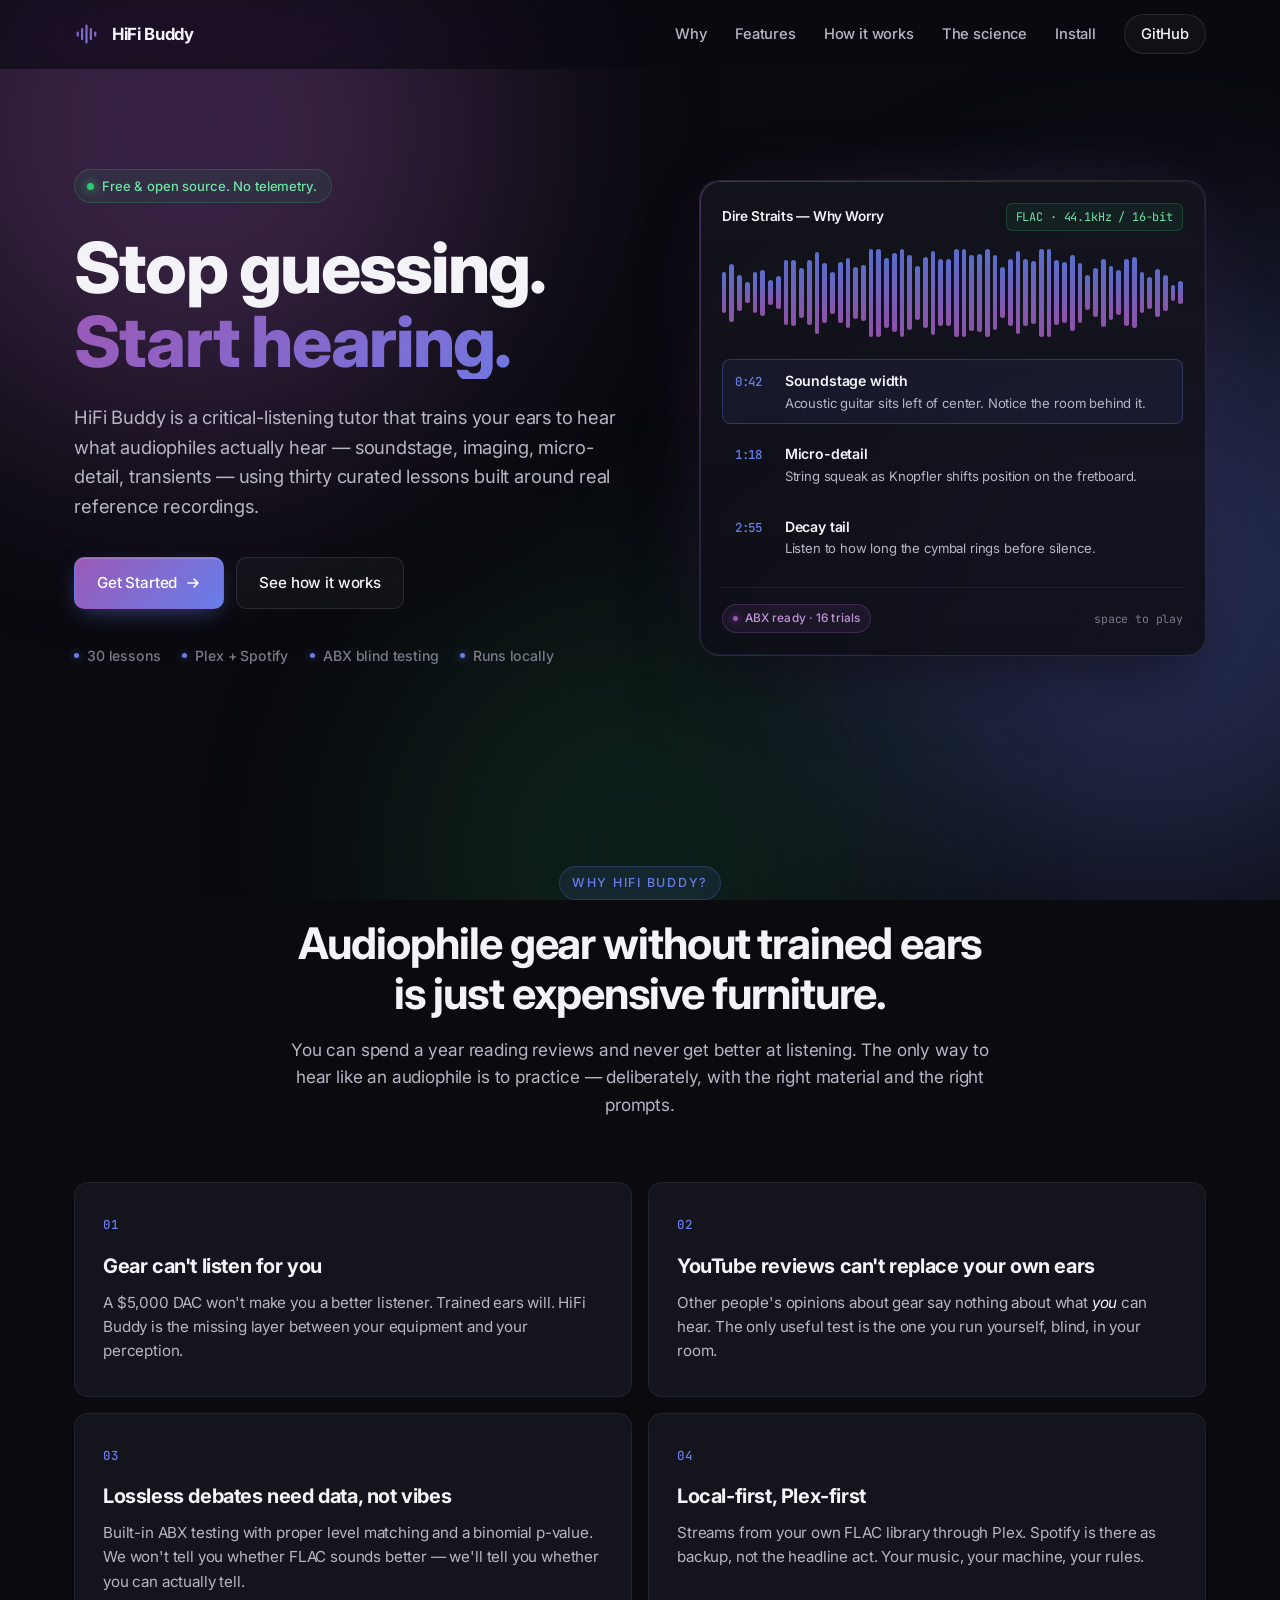
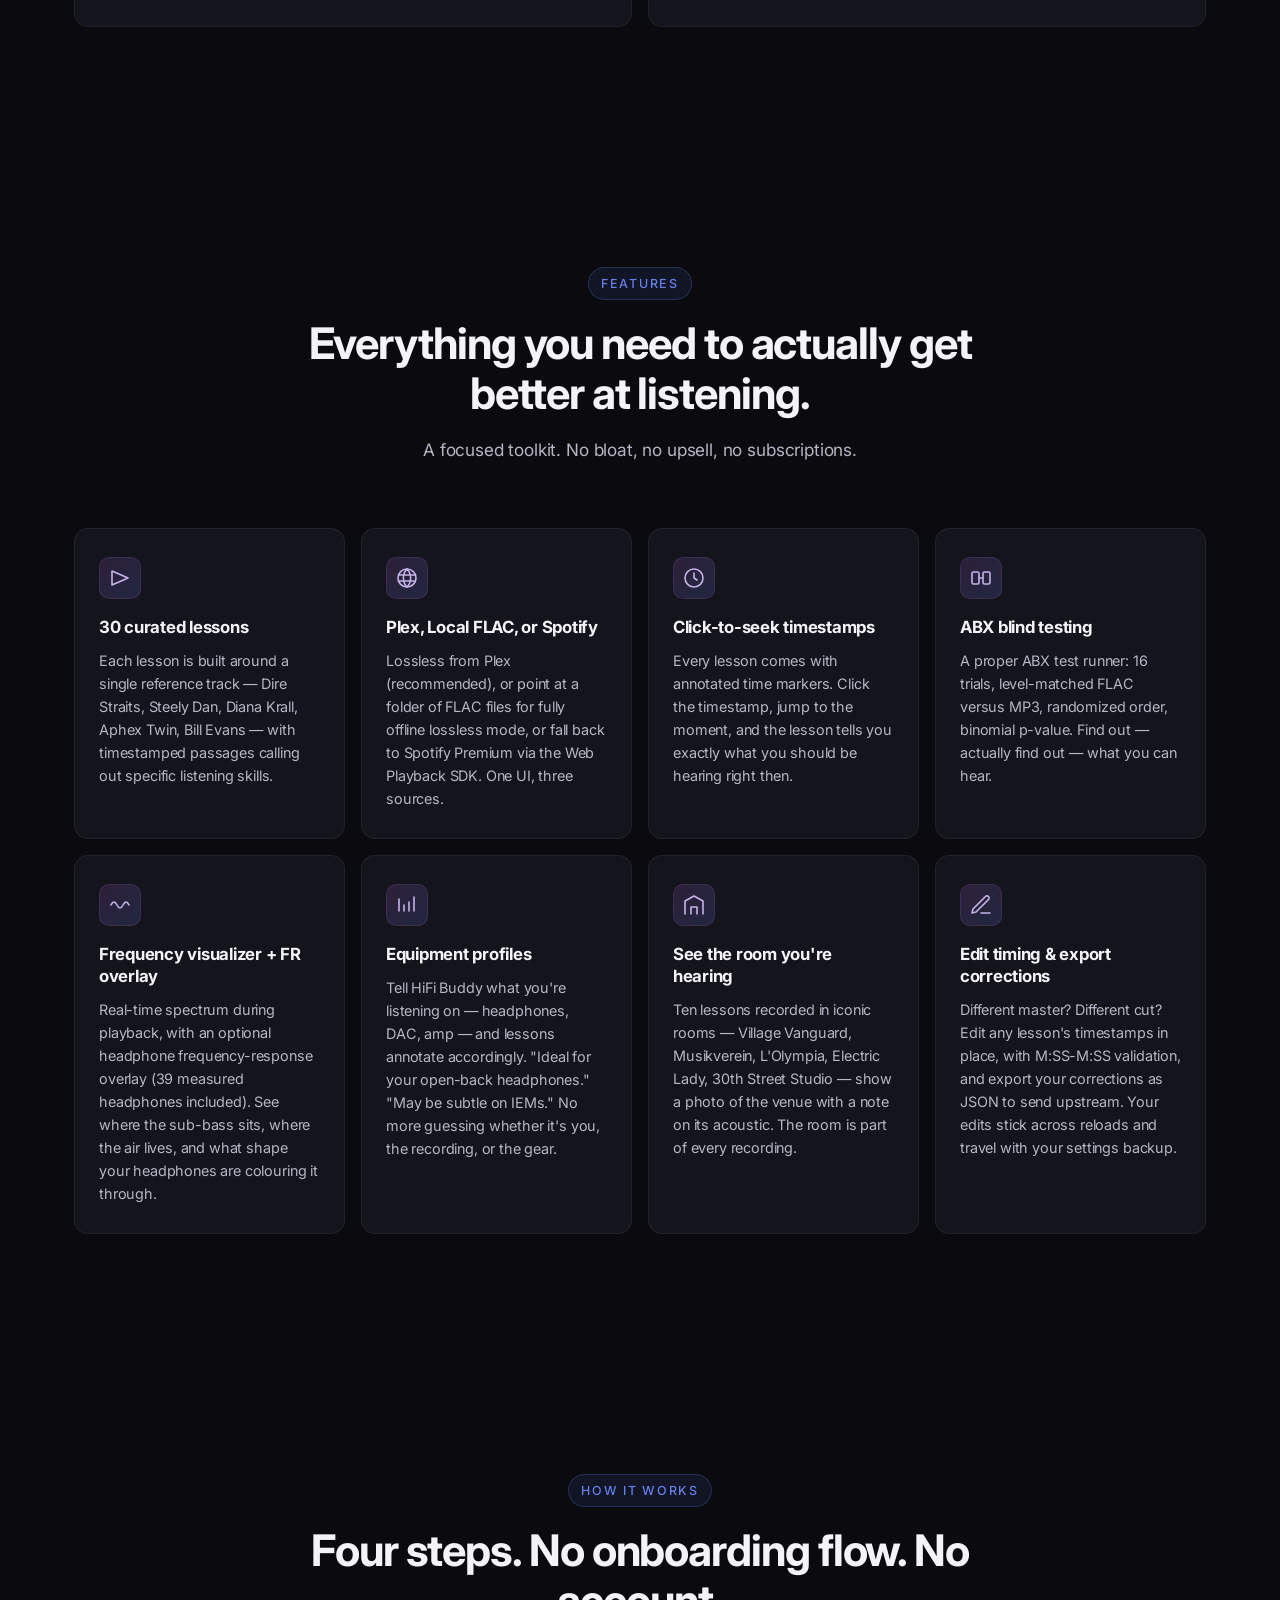
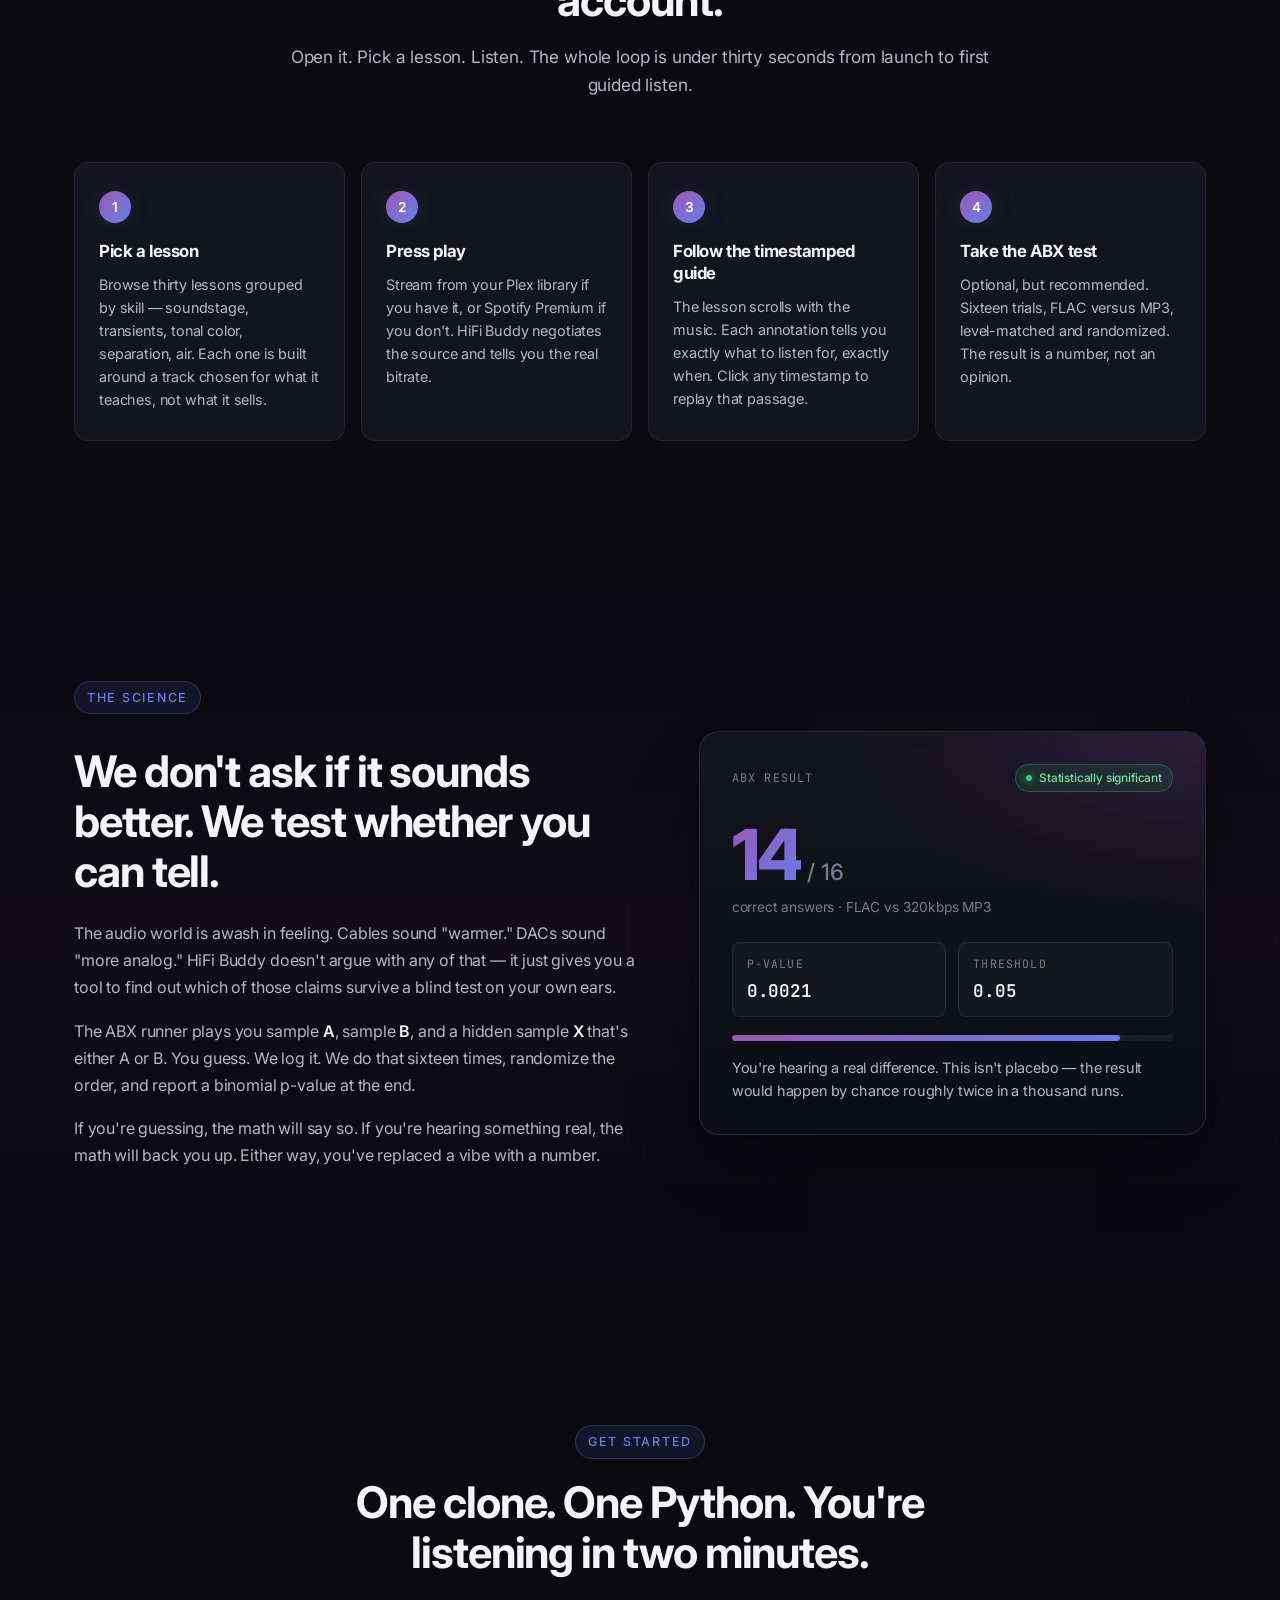
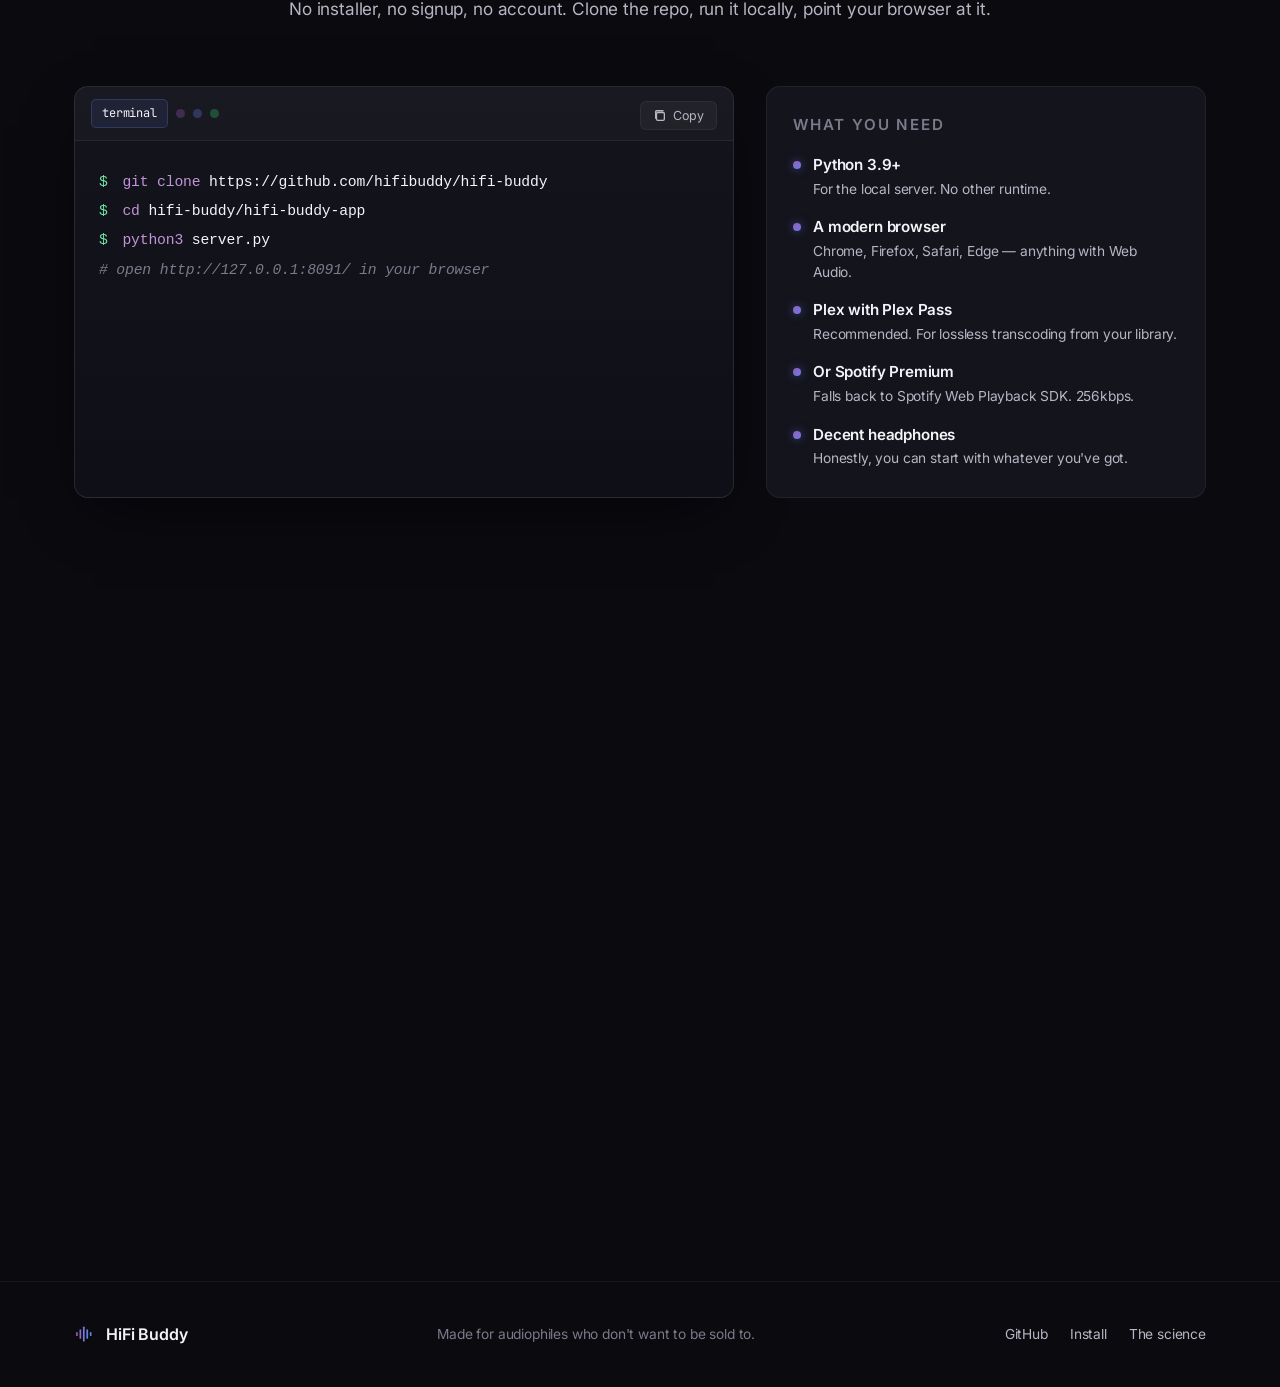
==== hifi-buddy-site/index.html @ cadb0a94 "Initial commit: Hifi Buddy app + site" ====
<!DOCTYPE html>
<html lang="en">
<head>
  <meta charset="UTF-8" />
  <meta name="viewport" content="width=device-width, initial-scale=1.0" />
  <meta name="theme-color" content="#0a0a0f" />
  <meta name="description" content="HiFi Buddy is a free, open-source critical-listening tutor that trains your ears to hear what audiophiles hear. 30 curated lessons, ABX blind testing, Plex and Spotify integration." />
  <meta name="keywords" content="audiophile, critical listening, ABX test, hifi, FLAC, lossless, Plex, Spotify, soundstage, imaging" />
  <meta name="author" content="HiFi Buddy" />

  <!-- TODO before public launch: drop a 1200x630 og-image.png at assets/og-image.png
       (dark theme, purple/indigo gradient on #0a0a0f, matching the hero). -->
  <meta property="og:title" content="HiFi Buddy — Critical-listening tutor for audiophiles" />
  <meta property="og:description" content="Train your ears on real reference recordings. 30 curated lessons, ABX blind testing, frequency visualizer, equipment-aware annotations." />
  <meta property="og:url" content="https://hifibuddy.net/" />
  <meta property="og:type" content="website" />
  <meta property="og:image" content="https://hifibuddy.net/assets/og-image.png" />
  <meta name="twitter:card" content="summary_large_image" />

  <title>HiFi Buddy — Train your ears, hear what audiophiles hear</title>

  <link rel="preconnect" href="https://fonts.googleapis.com" />
  <link rel="preconnect" href="https://fonts.gstatic.com" crossorigin />
  <link href="https://fonts.googleapis.com/css2?family=Inter:wght@300;400;500;600;700;800&family=JetBrains+Mono:wght@400;500&display=swap" rel="stylesheet" />

  <link rel="stylesheet" href="css/styles.css" />
  <link rel="icon" type="image/svg+xml" href="assets/favicon.svg" />
</head>
<body>

  <!-- Ambient background gradient blobs -->
  <div class="ambient" aria-hidden="true">
    <div class="blob blob-purple"></div>
    <div class="blob blob-indigo"></div>
    <div class="blob blob-emerald"></div>
  </div>

  <!-- Navigation -->
  <header class="nav">
    <div class="container nav-inner">
      <a href="#" class="logo" aria-label="HiFi Buddy home">
        <svg viewBox="0 0 32 32" width="28" height="28" aria-hidden="true">
          <defs>
            <linearGradient id="logoGrad" x1="0" y1="0" x2="1" y2="1">
              <stop offset="0%" stop-color="#9b59b6" />
              <stop offset="100%" stop-color="#667eea" />
            </linearGradient>
          </defs>
          <rect x="3" y="13" width="2.5" height="6" rx="1.25" fill="url(#logoGrad)"/>
          <rect x="8" y="9" width="2.5" height="14" rx="1.25" fill="url(#logoGrad)"/>
          <rect x="13" y="5" width="2.5" height="22" rx="1.25" fill="url(#logoGrad)"/>
          <rect x="18" y="9" width="2.5" height="14" rx="1.25" fill="url(#logoGrad)"/>
          <rect x="23" y="13" width="2.5" height="6" rx="1.25" fill="url(#logoGrad)"/>
        </svg>
        <span>HiFi Buddy</span>
      </a>
      <nav class="nav-links" aria-label="Primary">
        <a href="#why">Why</a>
        <a href="#features">Features</a>
        <a href="#how">How it works</a>
        <a href="#science">The science</a>
        <a href="#install">Install</a>
        <a href="https://github.com/hifibuddy/hifi-buddy" class="nav-cta" target="_blank" rel="noopener noreferrer">GitHub</a>
      </nav>
    </div>
  </header>

  <!-- Hero -->
  <section class="hero">
    <div class="container hero-inner">
      <div class="hero-copy reveal">
        <span class="eyebrow">
          <span class="eyebrow-dot"></span>
          Free &amp; open source. No telemetry.
        </span>
        <h1>
          Stop guessing.
          <span class="grad-text">Start hearing.</span>
        </h1>
        <p class="lede">
          HiFi Buddy is a critical-listening tutor that trains your ears to hear
          what audiophiles actually hear — soundstage, imaging, micro-detail,
          transients — using thirty curated lessons built around real
          reference recordings.
        </p>
        <div class="hero-ctas">
          <a href="#install" class="btn btn-primary">
            Get Started
            <svg viewBox="0 0 16 16" width="16" height="16" aria-hidden="true">
              <path d="M3 8h10M9 4l4 4-4 4" stroke="currentColor" stroke-width="1.6" fill="none" stroke-linecap="round" stroke-linejoin="round"/>
            </svg>
          </a>
          <a href="#how" class="btn btn-ghost">See how it works</a>
        </div>
        <ul class="hero-meta">
          <li><span class="dot"></span> 30 lessons</li>
          <li><span class="dot"></span> Plex + Spotify</li>
          <li><span class="dot"></span> ABX blind testing</li>
          <li><span class="dot"></span> Runs locally</li>
        </ul>
      </div>

      <!-- Hero visual: stylized waveform / spectrum -->
      <div class="hero-visual reveal" aria-hidden="true">
        <div class="visual-card">
          <div class="visual-header">
            <span class="vh-track">Dire Straits — Why Worry</span>
            <span class="vh-source">FLAC · 44.1kHz / 16-bit</span>
          </div>
          <div class="waveform">
            <!-- 60 bars, animated heights via CSS variables -->
          </div>
          <div class="timestamps">
            <div class="ts active">
              <span class="ts-time">0:42</span>
              <div class="ts-body">
                <strong>Soundstage width</strong>
                <p>Acoustic guitar sits left of center. Notice the room behind it.</p>
              </div>
            </div>
            <div class="ts">
              <span class="ts-time">1:18</span>
              <div class="ts-body">
                <strong>Micro-detail</strong>
                <p>String squeak as Knopfler shifts position on the fretboard.</p>
              </div>
            </div>
            <div class="ts">
              <span class="ts-time">2:55</span>
              <div class="ts-body">
                <strong>Decay tail</strong>
                <p>Listen to how long the cymbal rings before silence.</p>
              </div>
            </div>
          </div>
          <div class="visual-footer">
            <span class="abx-pill">
              <span class="abx-dot"></span>
              ABX ready · 16 trials
            </span>
            <span class="visual-shortcut">space to play</span>
          </div>
        </div>
      </div>
    </div>
  </section>

  <!-- Why HiFi Buddy -->
  <section id="why" class="section">
    <div class="container">
      <div class="section-head reveal">
        <span class="section-tag">Why HiFi Buddy?</span>
        <h2>Audiophile gear without trained ears is just expensive furniture.</h2>
        <p class="section-sub">
          You can spend a year reading reviews and never get better at listening.
          The only way to hear like an audiophile is to practice — deliberately,
          with the right material and the right prompts.
        </p>
      </div>

      <div class="why-grid">
        <article class="why-card reveal">
          <div class="why-num">01</div>
          <h3>Gear can't listen for you</h3>
          <p>
            A $5,000 DAC won't make you a better listener. Trained ears will.
            HiFi Buddy is the missing layer between your equipment and your
            perception.
          </p>
        </article>

        <article class="why-card reveal">
          <div class="why-num">02</div>
          <h3>YouTube reviews can't replace your own ears</h3>
          <p>
            Other people's opinions about gear say nothing about what
            <em>you</em> can hear. The only useful test is the one you run
            yourself, blind, in your room.
          </p>
        </article>

        <article class="why-card reveal">
          <div class="why-num">03</div>
          <h3>Lossless debates need data, not vibes</h3>
          <p>
            Built-in ABX testing with proper level matching and a binomial
            p-value. We won't tell you whether FLAC sounds better — we'll tell
            you whether you can actually tell.
          </p>
        </article>

        <article class="why-card reveal">
          <div class="why-num">04</div>
          <h3>Local-first, Plex-first</h3>
          <p>
            Streams from your own FLAC library through Plex. Spotify is there
            as backup, not the headline act. Your music, your machine, your
            rules.
          </p>
        </article>
      </div>
    </div>
  </section>

  <!-- Features -->
  <section id="features" class="section">
    <div class="container">
      <div class="section-head reveal">
        <span class="section-tag">Features</span>
        <h2>Everything you need to actually get better at listening.</h2>
        <p class="section-sub">
          A focused toolkit. No bloat, no upsell, no subscriptions.
        </p>
      </div>

      <div class="feature-grid">
        <article class="feature-card reveal">
          <div class="feature-icon">
            <svg viewBox="0 0 24 24" width="24" height="24" fill="none" stroke="currentColor" stroke-width="1.6" stroke-linecap="round" stroke-linejoin="round" aria-hidden="true">
              <path d="M4 19V5l16 7-16 7z"/>
            </svg>
          </div>
          <h3>30 curated lessons</h3>
          <p>
            Each lesson is built around a single reference track —
            Dire Straits, Steely Dan, Diana Krall, Aphex Twin, Bill Evans —
            with timestamped passages calling out specific listening skills.
          </p>
        </article>

        <article class="feature-card reveal">
          <div class="feature-icon">
            <svg viewBox="0 0 24 24" width="24" height="24" fill="none" stroke="currentColor" stroke-width="1.6" stroke-linecap="round" stroke-linejoin="round" aria-hidden="true">
              <circle cx="12" cy="12" r="9"/>
              <path d="M3.5 9h17M3.5 15h17M12 3a13 13 0 0 1 0 18M12 3a13 13 0 0 0 0 18"/>
            </svg>
          </div>
          <h3>Plex, Local FLAC, or Spotify</h3>
          <p>
            Lossless from Plex (recommended), or point at a folder of FLAC
            files for fully offline lossless mode, or fall back to Spotify
            Premium via the Web Playback SDK. One UI, three sources.
          </p>
        </article>

        <article class="feature-card reveal">
          <div class="feature-icon">
            <svg viewBox="0 0 24 24" width="24" height="24" fill="none" stroke="currentColor" stroke-width="1.6" stroke-linecap="round" stroke-linejoin="round" aria-hidden="true">
              <circle cx="12" cy="12" r="9"/>
              <path d="M12 7v5l3 2"/>
            </svg>
          </div>
          <h3>Click-to-seek timestamps</h3>
          <p>
            Every lesson comes with annotated time markers. Click the
            timestamp, jump to the moment, and the lesson tells you exactly
            what you should be hearing right then.
          </p>
        </article>

        <article class="feature-card reveal">
          <div class="feature-icon">
            <svg viewBox="0 0 24 24" width="24" height="24" fill="none" stroke="currentColor" stroke-width="1.6" stroke-linecap="round" stroke-linejoin="round" aria-hidden="true">
              <rect x="3" y="6" width="7" height="12" rx="1.5"/>
              <rect x="14" y="6" width="7" height="12" rx="1.5"/>
              <path d="M10.5 12h3"/>
            </svg>
          </div>
          <h3>ABX blind testing</h3>
          <p>
            A proper ABX test runner: 16 trials, level-matched FLAC versus
            MP3, randomized order, binomial p-value. Find out — actually find
            out — what you can hear.
          </p>
        </article>

        <article class="feature-card reveal">
          <div class="feature-icon">
            <svg viewBox="0 0 24 24" width="24" height="24" fill="none" stroke="currentColor" stroke-width="1.6" stroke-linecap="round" stroke-linejoin="round" aria-hidden="true">
              <path d="M3 12c2-4 4-4 6 0s4 4 6 0 4-4 6 0"/>
            </svg>
          </div>
          <h3>Frequency visualizer + FR overlay</h3>
          <p>
            Real-time spectrum during playback, with an optional headphone
            frequency-response overlay (39 measured headphones included).
            See where the sub-bass sits, where the air lives, and what
            shape your headphones are colouring it through.
          </p>
        </article>

        <article class="feature-card reveal">
          <div class="feature-icon">
            <svg viewBox="0 0 24 24" width="24" height="24" fill="none" stroke="currentColor" stroke-width="1.6" stroke-linecap="round" stroke-linejoin="round" aria-hidden="true">
              <path d="M4 18V6M9 18v-6M14 18V9M19 18V4"/>
            </svg>
          </div>
          <h3>Equipment profiles</h3>
          <p>
            Tell HiFi Buddy what you're listening on — headphones, DAC, amp —
            and lessons annotate accordingly. "Ideal for your open-back
            headphones." "May be subtle on IEMs." No more guessing whether
            it's you, the recording, or the gear.
          </p>
        </article>

        <article class="feature-card reveal">
          <div class="feature-icon">
            <svg viewBox="0 0 24 24" width="24" height="24" fill="none" stroke="currentColor" stroke-width="1.6" stroke-linecap="round" stroke-linejoin="round" aria-hidden="true">
              <path d="M3 21V8l9-5 9 5v13"/>
              <path d="M9 21v-7h6v7"/>
            </svg>
          </div>
          <h3>See the room you're hearing</h3>
          <p>
            Ten lessons recorded in iconic rooms — Village Vanguard, Musikverein,
            L'Olympia, Electric Lady, 30th Street Studio — show a photo of the
            venue with a note on its acoustic. The room is part of every
            recording.
          </p>
        </article>

        <article class="feature-card reveal">
          <div class="feature-icon">
            <svg viewBox="0 0 24 24" width="24" height="24" fill="none" stroke="currentColor" stroke-width="1.6" stroke-linecap="round" stroke-linejoin="round" aria-hidden="true">
              <path d="M12 20h9"/>
              <path d="M16.5 3.5a2.121 2.121 0 0 1 3 3L7 19l-4 1 1-4 12.5-12.5z"/>
            </svg>
          </div>
          <h3>Edit timing &amp; export corrections</h3>
          <p>
            Different master? Different cut? Edit any lesson's timestamps
            in place, with M:SS-M:SS validation, and export your corrections
            as JSON to send upstream. Your edits stick across reloads and
            travel with your settings backup.
          </p>
        </article>
      </div>
    </div>
  </section>

  <!-- How it works -->
  <section id="how" class="section">
    <div class="container">
      <div class="section-head reveal">
        <span class="section-tag">How it works</span>
        <h2>Four steps. No onboarding flow. No account.</h2>
        <p class="section-sub">
          Open it. Pick a lesson. Listen. The whole loop is under thirty
          seconds from launch to first guided listen.
        </p>
      </div>

      <ol class="steps">
        <li class="step reveal">
          <div class="step-num">1</div>
          <h3>Pick a lesson</h3>
          <p>
            Browse thirty lessons grouped by skill — soundstage, transients,
            tonal color, separation, air. Each one is built around a track
            chosen for what it teaches, not what it sells.
          </p>
        </li>
        <li class="step reveal">
          <div class="step-num">2</div>
          <h3>Press play</h3>
          <p>
            Stream from your Plex library if you have it, or Spotify Premium
            if you don't. HiFi Buddy negotiates the source and tells you the
            real bitrate.
          </p>
        </li>
        <li class="step reveal">
          <div class="step-num">3</div>
          <h3>Follow the timestamped guide</h3>
          <p>
            The lesson scrolls with the music. Each annotation tells you
            exactly what to listen for, exactly when. Click any timestamp to
            replay that passage.
          </p>
        </li>
        <li class="step reveal">
          <div class="step-num">4</div>
          <h3>Take the ABX test</h3>
          <p>
            Optional, but recommended. Sixteen trials, FLAC versus MP3,
            level-matched and randomized. The result is a number, not an
            opinion.
          </p>
        </li>
      </ol>
    </div>
  </section>

  <!-- The science -->
  <section id="science" class="section section-science">
    <div class="container science-grid">
      <div class="science-copy reveal">
        <span class="section-tag">The science</span>
        <h2>We don't ask if it sounds better. We test whether you can tell.</h2>
        <p>
          The audio world is awash in feeling. Cables sound "warmer." DACs
          sound "more analog." HiFi Buddy doesn't argue with any of that — it
          just gives you a tool to find out which of those claims survive a
          blind test on your own ears.
        </p>
        <p>
          The ABX runner plays you sample <strong>A</strong>, sample
          <strong>B</strong>, and a hidden sample <strong>X</strong> that's
          either A or B. You guess. We log it. We do that sixteen times,
          randomize the order, and report a binomial p-value at the end.
        </p>
        <p>
          If you're guessing, the math will say so. If you're hearing
          something real, the math will back you up. Either way, you've
          replaced a vibe with a number.
        </p>
      </div>

      <div class="science-card reveal">
        <div class="science-card-head">
          <span class="science-label">ABX result</span>
          <span class="science-status">Statistically significant</span>
        </div>
        <div class="science-stat">
          <span class="stat-num">14</span>
          <span class="stat-denom">/ 16</span>
        </div>
        <p class="stat-caption">correct answers · FLAC vs 320kbps MP3</p>

        <div class="pvalue-row">
          <div>
            <span class="pv-label">p-value</span>
            <span class="pv-num">0.0021</span>
          </div>
          <div>
            <span class="pv-label">threshold</span>
            <span class="pv-num">0.05</span>
          </div>
        </div>

        <div class="bar">
          <div class="bar-fill" style="width: 88%"></div>
        </div>
        <p class="science-blurb">
          You're hearing a real difference. This isn't placebo —
          the result would happen by chance roughly twice in a thousand runs.
        </p>
      </div>
    </div>
  </section>

  <!-- Install -->
  <section id="install" class="section">
    <div class="container">
      <div class="section-head reveal">
        <span class="section-tag">Get started</span>
        <h2>One clone. One Python. You're listening in two minutes.</h2>
        <p class="section-sub">
          No installer, no signup, no account. Clone the repo, run it locally,
          point your browser at it.
        </p>
      </div>

      <div class="install-grid">
        <div class="install-code reveal">
          <div class="code-tabs">
            <span class="code-tab active">terminal</span>
            <span class="code-dot"></span>
            <span class="code-dot"></span>
            <span class="code-dot"></span>
          </div>
          <pre><code><span class="c-prompt">$</span> <span class="c-cmd">git clone</span> https://github.com/hifibuddy/hifi-buddy
<span class="c-prompt">$</span> <span class="c-cmd">cd</span> hifi-buddy/hifi-buddy-app
<span class="c-prompt">$</span> <span class="c-cmd">python3</span> server.py
<span class="c-comment"># open http://127.0.0.1:8091/ in your browser</span></code></pre>
          <button class="copy-btn" type="button" data-copy="git clone https://github.com/hifibuddy/hifi-buddy && cd hifi-buddy/hifi-buddy-app && python3 server.py">
            <svg viewBox="0 0 16 16" width="14" height="14" fill="none" stroke="currentColor" stroke-width="1.5" aria-hidden="true">
              <rect x="4" y="4" width="9" height="9" rx="1.5"/>
              <path d="M3 11V3a1 1 0 0 1 1-1h8"/>
            </svg>
            <span>Copy</span>
          </button>
        </div>

        <div class="reqs reveal">
          <h3>What you need</h3>
          <ul class="req-list">
            <li>
              <span class="req-dot"></span>
              <div>
                <strong>Python 3.9+</strong>
                <span>For the local server. No other runtime.</span>
              </div>
            </li>
            <li>
              <span class="req-dot"></span>
              <div>
                <strong>A modern browser</strong>
                <span>Chrome, Firefox, Safari, Edge — anything with Web Audio.</span>
              </div>
            </li>
            <li>
              <span class="req-dot"></span>
              <div>
                <strong>Plex with Plex Pass</strong>
                <span>Recommended. For lossless transcoding from your library.</span>
              </div>
            </li>
            <li>
              <span class="req-dot"></span>
              <div>
                <strong>Or Spotify Premium</strong>
                <span>Falls back to Spotify Web Playback SDK. 256kbps.</span>
              </div>
            </li>
            <li>
              <span class="req-dot"></span>
              <div>
                <strong>Decent headphones</strong>
                <span>Honestly, you can start with whatever you've got.</span>
              </div>
            </li>
          </ul>
        </div>
      </div>
    </div>
  </section>

  <!-- Open source -->
  <section id="open-source" class="section section-os">
    <div class="container os-inner reveal">
      <span class="section-tag">Open source</span>
      <h2>MIT licensed. No tracking. No SaaS.</h2>
      <p>
        HiFi Buddy is built in vanilla JavaScript with the Web Audio API and
        the MusicBrainz catalog. No frameworks. No build step. No bundler. No
        analytics. The whole thing is one folder you can read in an afternoon.
      </p>
      <p>
        Issues, pull requests, lesson contributions, and reference-track
        suggestions are all welcome. If you want to add a lesson on a track
        you love, the format is JSON and the bar is "teaches a real listening
        skill."
      </p>

      <div class="os-actions">
        <a href="https://github.com/hifibuddy/hifi-buddy" class="btn btn-primary" target="_blank" rel="noopener noreferrer">
          <svg viewBox="0 0 24 24" width="16" height="16" fill="currentColor" aria-hidden="true">
            <path d="M12 2C6.48 2 2 6.58 2 12.21c0 4.5 2.87 8.32 6.84 9.67.5.1.68-.22.68-.49v-1.7c-2.78.61-3.37-1.21-3.37-1.21-.46-1.18-1.11-1.5-1.11-1.5-.91-.63.07-.62.07-.62 1 .07 1.53 1.06 1.53 1.06.89 1.55 2.34 1.1 2.91.84.09-.66.35-1.1.63-1.36-2.22-.26-4.55-1.13-4.55-5.04 0-1.11.39-2.02 1.03-2.74-.1-.26-.45-1.3.1-2.71 0 0 .84-.27 2.75 1.05a9.34 9.34 0 0 1 5 0c1.91-1.32 2.75-1.05 2.75-1.05.55 1.41.2 2.45.1 2.71.64.72 1.03 1.63 1.03 2.74 0 3.92-2.34 4.78-4.57 5.03.36.32.68.94.68 1.9v2.81c0 .27.18.6.69.49A10.02 10.02 0 0 0 22 12.21C22 6.58 17.52 2 12 2z"/>
          </svg>
          View on GitHub
        </a>
        <a href="#install" class="btn btn-ghost">Read the install guide</a>
      </div>

      <div class="built-with">
        <span class="bw-label">Built with</span>
        <span class="bw-item">vanilla JS</span>
        <span class="bw-sep">·</span>
        <span class="bw-item">Web Audio API</span>
        <span class="bw-sep">·</span>
        <span class="bw-item">D3</span>
        <span class="bw-sep">·</span>
        <span class="bw-item">MusicBrainz</span>
        <span class="bw-sep">·</span>
        <span class="bw-item">Python stdlib</span>
        <span class="bw-sep">·</span>
        <span class="bw-item">no frameworks</span>
      </div>
    </div>
  </section>

  <!-- Footer -->
  <footer class="footer">
    <div class="container footer-inner">
      <div class="footer-brand">
        <svg viewBox="0 0 32 32" width="22" height="22" aria-hidden="true">
          <use href="#logoGrad"></use>
          <rect x="3" y="13" width="2.5" height="6" rx="1.25" fill="#9b59b6"/>
          <rect x="8" y="9" width="2.5" height="14" rx="1.25" fill="#8a6bc7"/>
          <rect x="13" y="5" width="2.5" height="22" rx="1.25" fill="#7a7dd8"/>
          <rect x="18" y="9" width="2.5" height="14" rx="1.25" fill="#667eea"/>
          <rect x="23" y="13" width="2.5" height="6" rx="1.25" fill="#667eea"/>
        </svg>
        <span>HiFi Buddy</span>
      </div>
      <p class="footer-note">
        Made for audiophiles who don't want to be sold to.
      </p>
      <nav class="footer-links" aria-label="Footer">
        <a href="https://github.com/hifibuddy/hifi-buddy" target="_blank" rel="noopener noreferrer">GitHub</a>
        <a href="#install">Install</a>
        <a href="#science">The science</a>
      </nav>
    </div>
  </footer>

  <script src="js/main.js" defer></script>
</body>
</html>
---- hifi-buddy-site/css/styles.css ----
/* ==========================================================================
   HiFi Buddy — marketing site
   Dark, modern, restrained. Inspired by Linear/Vercel/Resend aesthetics.
   ========================================================================== */

/* ---------- Reset & base ---------- */
*,
*::before,
*::after {
  box-sizing: border-box;
}

html {
  scroll-behavior: smooth;
  -webkit-font-smoothing: antialiased;
  -moz-osx-font-smoothing: grayscale;
  text-rendering: optimizeLegibility;
}

body {
  margin: 0;
  background: #0a0a0f;
  color: #e6e6ee;
  font-family: 'Inter', -apple-system, BlinkMacSystemFont, 'Segoe UI', Roboto, sans-serif;
  font-weight: 400;
  font-size: 16px;
  line-height: 1.55;
  letter-spacing: -0.01em;
  overflow-x: hidden;
  position: relative;
}

img,
svg {
  display: block;
  max-width: 100%;
}

a {
  color: inherit;
  text-decoration: none;
  transition: color 0.2s ease, opacity 0.2s ease;
}

button {
  font-family: inherit;
  cursor: pointer;
}

p {
  margin: 0 0 1em;
  color: #b6b6c4;
}

h1, h2, h3 {
  margin: 0;
  font-weight: 700;
  letter-spacing: -0.025em;
  color: #f4f4f8;
}

h1 {
  font-size: clamp(2.6rem, 5.5vw, 4.4rem);
  line-height: 1.05;
  font-weight: 800;
}

h2 {
  font-size: clamp(1.85rem, 3.4vw, 2.75rem);
  line-height: 1.15;
}

h3 {
  font-size: 1.125rem;
  line-height: 1.3;
}

ul, ol {
  margin: 0;
  padding: 0;
  list-style: none;
}

::selection {
  background: rgba(155, 89, 182, 0.45);
  color: #fff;
}

/* ---------- Tokens ---------- */
:root {
  --bg: #0a0a0f;
  --bg-alt: #0e0e16;
  --surface: #14141d;
  --surface-2: #1a1a25;
  --border: rgba(255, 255, 255, 0.06);
  --border-strong: rgba(255, 255, 255, 0.1);
  --text: #f4f4f8;
  --text-muted: #b6b6c4;
  --text-dim: #7a7a8a;

  --purple: #9b59b6;
  --indigo: #667eea;
  --emerald: #2ecc71;

  --grad: linear-gradient(135deg, #9b59b6 0%, #667eea 100%);
  --grad-soft: linear-gradient(135deg, rgba(155,89,182,0.18), rgba(102,126,234,0.18));

  --radius-sm: 8px;
  --radius: 14px;
  --radius-lg: 20px;

  --shadow-sm: 0 1px 3px rgba(0, 0, 0, 0.3);
  --shadow-glow: 0 0 60px -10px rgba(102, 126, 234, 0.45);
}

/* ---------- Layout ---------- */
.container {
  width: 100%;
  max-width: 1180px;
  margin: 0 auto;
  padding: 0 24px;
}

.section {
  padding: 120px 0;
  position: relative;
}

@media (max-width: 720px) {
  .section { padding: 80px 0; }
}

.section-head {
  max-width: 720px;
  margin: 0 auto 64px;
  text-align: center;
}

.section-tag {
  display: inline-block;
  font-size: 0.78rem;
  font-weight: 500;
  text-transform: uppercase;
  letter-spacing: 0.14em;
  color: var(--indigo);
  margin-bottom: 18px;
  padding: 6px 12px;
  border-radius: 999px;
  background: rgba(102, 126, 234, 0.1);
  border: 1px solid rgba(102, 126, 234, 0.25);
}

.section-sub {
  margin-top: 18px;
  color: var(--text-muted);
  font-size: 1.075rem;
  line-height: 1.6;
}

/* ---------- Ambient background ---------- */
.ambient {
  position: fixed;
  inset: 0;
  z-index: 0;
  overflow: hidden;
  pointer-events: none;
}

.blob {
  position: absolute;
  width: 620px;
  height: 620px;
  border-radius: 50%;
  filter: blur(120px);
  opacity: 0.32;
  will-change: transform;
}

.blob-purple {
  background: #9b59b6;
  top: -180px;
  left: -120px;
  animation: float1 22s ease-in-out infinite;
}

.blob-indigo {
  background: #667eea;
  top: 30%;
  right: -180px;
  opacity: 0.28;
  animation: float2 26s ease-in-out infinite;
}

.blob-emerald {
  background: #2ecc71;
  bottom: -200px;
  left: 30%;
  width: 500px;
  height: 500px;
  opacity: 0.12;
  animation: float3 30s ease-in-out infinite;
}

@keyframes float1 {
  0%, 100% { transform: translate(0, 0) scale(1); }
  50%      { transform: translate(80px, 50px) scale(1.08); }
}
@keyframes float2 {
  0%, 100% { transform: translate(0, 0) scale(1); }
  50%      { transform: translate(-60px, 40px) scale(0.95); }
}
@keyframes float3 {
  0%, 100% { transform: translate(0, 0) scale(1); }
  50%      { transform: translate(40px, -60px) scale(1.05); }
}

body > *:not(.ambient) {
  position: relative;
  z-index: 1;
}

/* ---------- Navigation ---------- */
.nav {
  position: sticky;
  top: 0;
  z-index: 50;
  backdrop-filter: blur(18px) saturate(180%);
  -webkit-backdrop-filter: blur(18px) saturate(180%);
  background: rgba(10, 10, 15, 0.65);
  border-bottom: 1px solid transparent;
  transition: border-color 0.2s ease, background 0.2s ease;
}

.nav.scrolled {
  border-bottom-color: var(--border);
  background: rgba(10, 10, 15, 0.85);
}

.nav-inner {
  display: flex;
  align-items: center;
  justify-content: space-between;
  height: 68px;
}

.logo {
  display: flex;
  align-items: center;
  gap: 10px;
  font-weight: 700;
  font-size: 1.05rem;
  letter-spacing: -0.02em;
  color: var(--text);
}

.logo:hover { opacity: 0.85; }

.nav-links {
  display: flex;
  align-items: center;
  gap: 28px;
}

.nav-links a {
  color: var(--text-muted);
  font-size: 0.92rem;
  font-weight: 500;
}

.nav-links a:hover { color: var(--text); }

.nav-cta {
  padding: 8px 16px;
  border: 1px solid var(--border-strong);
  border-radius: 999px;
  background: rgba(255, 255, 255, 0.03);
  color: var(--text) !important;
  transition: background 0.2s ease, border-color 0.2s ease, transform 0.2s ease;
}

.nav-cta:hover {
  background: rgba(255, 255, 255, 0.06);
  border-color: rgba(255, 255, 255, 0.18);
  transform: translateY(-1px);
}

@media (max-width: 720px) {
  .nav-links a:not(.nav-cta) { display: none; }
}

/* ---------- Buttons ---------- */
.btn {
  display: inline-flex;
  align-items: center;
  gap: 8px;
  padding: 13px 22px;
  border-radius: 10px;
  font-size: 0.95rem;
  font-weight: 500;
  letter-spacing: -0.01em;
  border: 1px solid transparent;
  cursor: pointer;
  transition: transform 0.2s ease, background 0.2s ease, border-color 0.2s ease, box-shadow 0.2s ease;
  white-space: nowrap;
}

.btn-primary {
  background: var(--grad);
  color: #fff;
  box-shadow: 0 1px 0 rgba(255, 255, 255, 0.18) inset, 0 8px 24px -8px rgba(102, 126, 234, 0.55);
}

.btn-primary:hover {
  transform: translateY(-1px);
  box-shadow: 0 1px 0 rgba(255, 255, 255, 0.22) inset, 0 14px 30px -8px rgba(102, 126, 234, 0.7);
}

.btn-ghost {
  background: rgba(255, 255, 255, 0.03);
  color: var(--text);
  border-color: var(--border-strong);
}

.btn-ghost:hover {
  background: rgba(255, 255, 255, 0.07);
  border-color: rgba(255, 255, 255, 0.18);
  transform: translateY(-1px);
}

/* ---------- Hero ---------- */
.hero {
  padding: 100px 0 80px;
  position: relative;
}

@media (max-width: 720px) {
  .hero { padding: 64px 0 48px; }
}

.hero-inner {
  display: grid;
  grid-template-columns: 1.05fr 0.95fr;
  gap: 64px;
  align-items: center;
}

@media (max-width: 980px) {
  .hero-inner {
    grid-template-columns: 1fr;
    gap: 48px;
  }
}

.eyebrow {
  display: inline-flex;
  align-items: center;
  gap: 8px;
  padding: 6px 14px 6px 12px;
  border-radius: 999px;
  background: rgba(46, 204, 113, 0.08);
  border: 1px solid rgba(46, 204, 113, 0.22);
  color: #6fe2a4;
  font-size: 0.82rem;
  font-weight: 500;
  letter-spacing: -0.01em;
  margin-bottom: 28px;
}

.eyebrow-dot {
  width: 7px;
  height: 7px;
  border-radius: 50%;
  background: var(--emerald);
  box-shadow: 0 0 10px var(--emerald);
  animation: pulse 2.4s ease-in-out infinite;
}

@keyframes pulse {
  0%, 100% { opacity: 1; transform: scale(1); }
  50%      { opacity: 0.55; transform: scale(0.9); }
}

.hero h1 {
  margin-bottom: 24px;
}

.grad-text {
  display: block;
  background: var(--grad);
  -webkit-background-clip: text;
  background-clip: text;
  color: transparent;
  -webkit-text-fill-color: transparent;
}

.lede {
  font-size: 1.15rem;
  line-height: 1.6;
  color: var(--text-muted);
  margin-bottom: 36px;
  max-width: 560px;
}

.hero-ctas {
  display: flex;
  gap: 12px;
  flex-wrap: wrap;
  margin-bottom: 36px;
}

.hero-meta {
  display: flex;
  flex-wrap: wrap;
  gap: 22px;
  font-size: 0.88rem;
  color: var(--text-dim);
  font-weight: 500;
}

.hero-meta li {
  display: inline-flex;
  align-items: center;
  gap: 8px;
}

.hero-meta .dot {
  width: 5px;
  height: 5px;
  border-radius: 50%;
  background: var(--indigo);
  box-shadow: 0 0 8px rgba(102, 126, 234, 0.7);
}

/* ---------- Hero visual ---------- */
.hero-visual {
  position: relative;
}

.visual-card {
  position: relative;
  background: linear-gradient(180deg, rgba(20, 20, 29, 0.9), rgba(14, 14, 22, 0.85));
  border: 1px solid var(--border-strong);
  border-radius: var(--radius-lg);
  padding: 22px;
  backdrop-filter: blur(10px);
  box-shadow: 0 30px 60px -20px rgba(0, 0, 0, 0.6), 0 0 80px -30px rgba(155, 89, 182, 0.3);
  overflow: hidden;
}

.visual-card::before {
  content: '';
  position: absolute;
  inset: 0;
  border-radius: var(--radius-lg);
  padding: 1px;
  background: linear-gradient(135deg, rgba(155,89,182,0.45), rgba(102,126,234,0.15) 50%, transparent 70%);
  -webkit-mask: linear-gradient(#000 0 0) content-box, linear-gradient(#000 0 0);
  -webkit-mask-composite: xor;
          mask-composite: exclude;
  pointer-events: none;
}

.visual-header {
  display: flex;
  justify-content: space-between;
  align-items: center;
  margin-bottom: 18px;
  font-size: 0.85rem;
}

.vh-track {
  font-weight: 600;
  color: var(--text);
  letter-spacing: -0.01em;
}

.vh-source {
  color: var(--text-dim);
  font-family: 'JetBrains Mono', ui-monospace, monospace;
  font-size: 0.74rem;
  padding: 4px 9px;
  border-radius: 6px;
  background: rgba(46, 204, 113, 0.08);
  border: 1px solid rgba(46, 204, 113, 0.2);
  color: #6fe2a4;
}

.waveform {
  height: 88px;
  margin: 6px 0 22px;
  display: grid;
  grid-template-columns: repeat(60, 1fr);
  gap: 3px;
  align-items: center;
}

.waveform::before,
.waveform::after { display: none; }

.waveform .bar {
  width: 100%;
  border-radius: 3px;
  background: linear-gradient(180deg, rgba(102,126,234,0.85), rgba(155,89,182,0.9));
  animation: barPulse 2.4s ease-in-out infinite;
  transform-origin: center;
}

@keyframes barPulse {
  0%, 100% { transform: scaleY(0.5); opacity: 0.55; }
  50%      { transform: scaleY(1);   opacity: 1; }
}

.timestamps {
  display: flex;
  flex-direction: column;
  gap: 8px;
}

.ts {
  display: flex;
  gap: 12px;
  padding: 10px 12px;
  border-radius: var(--radius-sm);
  border: 1px solid transparent;
  transition: background 0.2s ease, border-color 0.2s ease, transform 0.2s ease;
  cursor: pointer;
}

.ts:hover {
  background: rgba(255, 255, 255, 0.03);
  border-color: var(--border);
}

.ts.active {
  background: rgba(102, 126, 234, 0.08);
  border-color: rgba(102, 126, 234, 0.3);
}

.ts-time {
  font-family: 'JetBrains Mono', ui-monospace, monospace;
  font-size: 0.78rem;
  color: var(--indigo);
  font-weight: 500;
  padding-top: 2px;
  min-width: 38px;
}

.ts-body strong {
  display: block;
  font-size: 0.88rem;
  color: var(--text);
  margin-bottom: 2px;
  font-weight: 600;
}

.ts-body p {
  margin: 0;
  font-size: 0.82rem;
  color: var(--text-muted);
  line-height: 1.45;
}

.visual-footer {
  display: flex;
  justify-content: space-between;
  align-items: center;
  margin-top: 18px;
  padding-top: 16px;
  border-top: 1px solid var(--border);
  font-size: 0.78rem;
  color: var(--text-dim);
}

.abx-pill {
  display: inline-flex;
  align-items: center;
  gap: 7px;
  padding: 4px 10px;
  border-radius: 999px;
  background: rgba(155, 89, 182, 0.1);
  border: 1px solid rgba(155, 89, 182, 0.28);
  color: #c194d8;
  font-weight: 500;
  font-size: 0.74rem;
  letter-spacing: 0.01em;
}

.abx-dot {
  width: 5px;
  height: 5px;
  border-radius: 50%;
  background: var(--purple);
  box-shadow: 0 0 8px var(--purple);
}

.visual-shortcut {
  font-family: 'JetBrains Mono', ui-monospace, monospace;
  font-size: 0.72rem;
}

/* ---------- Why grid ---------- */
.why-grid {
  display: grid;
  grid-template-columns: repeat(2, 1fr);
  gap: 16px;
}

@media (max-width: 720px) {
  .why-grid { grid-template-columns: 1fr; }
}

.why-card {
  position: relative;
  padding: 32px 28px;
  background: var(--surface);
  border: 1px solid var(--border);
  border-radius: var(--radius);
  transition: border-color 0.25s ease, transform 0.25s ease, background 0.25s ease;
}

.why-card:hover {
  border-color: var(--border-strong);
  background: var(--surface-2);
  transform: translateY(-2px);
}

.why-num {
  font-family: 'JetBrains Mono', ui-monospace, monospace;
  font-size: 0.78rem;
  color: var(--indigo);
  font-weight: 500;
  margin-bottom: 18px;
  letter-spacing: 0.06em;
}

.why-card h3 {
  font-size: 1.25rem;
  margin-bottom: 12px;
  letter-spacing: -0.02em;
}

.why-card p {
  font-size: 0.95rem;
  margin: 0;
  line-height: 1.6;
}

.why-card em {
  color: var(--text);
  font-style: italic;
}

/* ---------- Feature grid ---------- */
.feature-grid {
  display: grid;
  grid-template-columns: repeat(4, 1fr);
  gap: 16px;
}

@media (max-width: 1080px) {
  .feature-grid { grid-template-columns: repeat(2, 1fr); }
}

@media (max-width: 540px) {
  .feature-grid { grid-template-columns: 1fr; }
}

.feature-card {
  position: relative;
  padding: 28px 24px;
  background: var(--surface);
  border: 1px solid var(--border);
  border-radius: var(--radius);
  transition: border-color 0.25s ease, transform 0.25s ease, background 0.25s ease;
  overflow: hidden;
}

.feature-card:hover {
  border-color: var(--border-strong);
  background: var(--surface-2);
  transform: translateY(-2px);
}

.feature-icon {
  width: 42px;
  height: 42px;
  border-radius: 10px;
  display: grid;
  place-items: center;
  background: var(--grad-soft);
  color: #c5b3e8;
  margin-bottom: 18px;
  border: 1px solid rgba(155, 89, 182, 0.18);
}

.feature-card h3 {
  font-size: 1.05rem;
  margin-bottom: 10px;
  letter-spacing: -0.015em;
}

.feature-card p {
  font-size: 0.9rem;
  margin: 0;
  line-height: 1.6;
  color: var(--text-muted);
}

.soon-pill {
  position: absolute;
  top: 18px;
  right: 18px;
  font-size: 0.66rem;
  font-weight: 600;
  letter-spacing: 0.1em;
  text-transform: uppercase;
  padding: 3px 8px;
  border-radius: 4px;
  background: rgba(46, 204, 113, 0.1);
  color: #6fe2a4;
  border: 1px solid rgba(46, 204, 113, 0.25);
}

/* ---------- Steps ---------- */
.steps {
  display: grid;
  grid-template-columns: repeat(4, 1fr);
  gap: 16px;
  counter-reset: step;
}

@media (max-width: 980px) { .steps { grid-template-columns: repeat(2, 1fr); } }
@media (max-width: 540px) { .steps { grid-template-columns: 1fr; } }

.step {
  position: relative;
  padding: 28px 24px;
  background: var(--surface);
  border: 1px solid var(--border);
  border-radius: var(--radius);
}

.step-num {
  width: 32px;
  height: 32px;
  border-radius: 50%;
  display: grid;
  place-items: center;
  background: var(--grad);
  color: #fff;
  font-weight: 600;
  font-size: 0.85rem;
  margin-bottom: 18px;
  box-shadow: 0 0 24px -8px rgba(102, 126, 234, 0.6);
}

.step h3 {
  font-size: 1.05rem;
  margin-bottom: 10px;
}

.step p {
  font-size: 0.9rem;
  margin: 0;
  color: var(--text-muted);
  line-height: 1.6;
}

/* ---------- The science ---------- */
.section-science {
  background: linear-gradient(180deg, transparent, rgba(155, 89, 182, 0.04), transparent);
}

.science-grid {
  display: grid;
  grid-template-columns: 1.05fr 0.95fr;
  gap: 64px;
  align-items: center;
}

@media (max-width: 880px) {
  .science-grid {
    grid-template-columns: 1fr;
    gap: 40px;
  }
}

.science-copy h2 {
  margin: 14px 0 24px;
}

.science-copy p {
  font-size: 1rem;
  line-height: 1.7;
}

.science-copy strong {
  color: var(--text);
  font-weight: 600;
}

.science-card {
  background: linear-gradient(180deg, rgba(20, 20, 29, 0.9), rgba(14, 14, 22, 0.85));
  border: 1px solid var(--border-strong);
  border-radius: var(--radius-lg);
  padding: 32px;
  position: relative;
  overflow: hidden;
  box-shadow: 0 30px 60px -20px rgba(0, 0, 0, 0.6);
}

.science-card::before {
  content: '';
  position: absolute;
  inset: 0;
  background: radial-gradient(600px 300px at 100% 0%, rgba(155,89,182,0.18), transparent 60%);
  pointer-events: none;
}

.science-card-head {
  display: flex;
  justify-content: space-between;
  align-items: center;
  margin-bottom: 28px;
  position: relative;
}

.science-label {
  font-family: 'JetBrains Mono', ui-monospace, monospace;
  font-size: 0.74rem;
  letter-spacing: 0.1em;
  text-transform: uppercase;
  color: var(--text-dim);
}

.science-status {
  display: inline-flex;
  align-items: center;
  gap: 7px;
  padding: 4px 10px;
  border-radius: 999px;
  background: rgba(46, 204, 113, 0.1);
  border: 1px solid rgba(46, 204, 113, 0.3);
  color: #6fe2a4;
  font-size: 0.74rem;
  font-weight: 500;
}

.science-status::before {
  content: '';
  width: 6px;
  height: 6px;
  border-radius: 50%;
  background: var(--emerald);
  box-shadow: 0 0 8px var(--emerald);
}

.science-stat {
  display: flex;
  align-items: baseline;
  gap: 6px;
  position: relative;
}

.stat-num {
  font-size: 4.4rem;
  font-weight: 800;
  letter-spacing: -0.04em;
  line-height: 1;
  background: var(--grad);
  -webkit-background-clip: text;
  background-clip: text;
  color: transparent;
  -webkit-text-fill-color: transparent;
}

.stat-denom {
  font-size: 1.4rem;
  color: var(--text-dim);
  font-weight: 500;
}

.stat-caption {
  margin: 6px 0 24px;
  font-size: 0.86rem;
  color: var(--text-dim);
}

.pvalue-row {
  display: grid;
  grid-template-columns: 1fr 1fr;
  gap: 12px;
  margin-bottom: 18px;
  position: relative;
}

.pvalue-row > div {
  background: rgba(255, 255, 255, 0.03);
  border: 1px solid var(--border);
  border-radius: var(--radius-sm);
  padding: 12px 14px;
  display: flex;
  flex-direction: column;
  gap: 4px;
}

.pv-label {
  font-size: 0.72rem;
  text-transform: uppercase;
  letter-spacing: 0.1em;
  color: var(--text-dim);
  font-family: 'JetBrains Mono', ui-monospace, monospace;
}

.pv-num {
  font-size: 1.1rem;
  color: var(--text);
  font-weight: 600;
  font-family: 'JetBrains Mono', ui-monospace, monospace;
  letter-spacing: -0.01em;
}

.bar {
  height: 6px;
  background: rgba(255, 255, 255, 0.05);
  border-radius: 999px;
  overflow: hidden;
  margin-bottom: 16px;
  position: relative;
}

.bar-fill {
  height: 100%;
  background: var(--grad);
  border-radius: 999px;
  box-shadow: 0 0 18px rgba(102, 126, 234, 0.6);
}

.science-blurb {
  margin: 0;
  font-size: 0.9rem;
  color: var(--text-muted);
  line-height: 1.55;
  position: relative;
}

/* ---------- Install ---------- */
.install-grid {
  display: grid;
  grid-template-columns: 1.2fr 0.8fr;
  gap: 32px;
  align-items: stretch;
}

@media (max-width: 880px) {
  .install-grid { grid-template-columns: 1fr; }
}

.install-code {
  position: relative;
  background: linear-gradient(180deg, #14141d, #0f0f17);
  border: 1px solid var(--border-strong);
  border-radius: var(--radius);
  overflow: hidden;
  box-shadow: 0 20px 60px -20px rgba(0,0,0,0.6);
}

.code-tabs {
  display: flex;
  align-items: center;
  gap: 8px;
  padding: 12px 16px;
  border-bottom: 1px solid var(--border);
  background: rgba(255, 255, 255, 0.02);
}

.code-tab {
  font-family: 'JetBrains Mono', ui-monospace, monospace;
  font-size: 0.75rem;
  color: var(--text-muted);
  padding: 4px 10px;
  border-radius: 5px;
  background: rgba(255,255,255,0.04);
  border: 1px solid var(--border);
}

.code-tab.active {
  color: var(--text);
  background: rgba(102, 126, 234, 0.1);
  border-color: rgba(102, 126, 234, 0.25);
}

.code-dot {
  width: 9px;
  height: 9px;
  border-radius: 50%;
  background: rgba(255, 255, 255, 0.08);
}

.code-dot:nth-of-type(2) { background: rgba(155, 89, 182, 0.3); }
.code-dot:nth-of-type(3) { background: rgba(102, 126, 234, 0.3); }
.code-dot:nth-of-type(4) { background: rgba(46, 204, 113, 0.3); }

.install-code pre {
  margin: 0;
  padding: 26px 24px 28px;
  overflow-x: auto;
  font-family: 'JetBrains Mono', ui-monospace, monospace;
  font-size: 0.92rem;
  line-height: 1.85;
  color: var(--text);
}

.c-prompt { color: #6fe2a4; user-select: none; margin-right: 6px; }
.c-cmd    { color: #c194d8; }
.c-comment{ color: var(--text-dim); font-style: italic; }

.copy-btn {
  position: absolute;
  top: 14px;
  right: 16px;
  display: inline-flex;
  align-items: center;
  gap: 6px;
  padding: 6px 12px;
  font-size: 0.78rem;
  color: var(--text-muted);
  background: rgba(255, 255, 255, 0.04);
  border: 1px solid var(--border);
  border-radius: 6px;
  transition: background 0.2s ease, color 0.2s ease, border-color 0.2s ease;
}

.copy-btn:hover {
  background: rgba(255, 255, 255, 0.08);
  color: var(--text);
  border-color: var(--border-strong);
}

.copy-btn.copied {
  color: #6fe2a4;
  background: rgba(46, 204, 113, 0.1);
  border-color: rgba(46, 204, 113, 0.3);
}

.reqs {
  background: var(--surface);
  border: 1px solid var(--border);
  border-radius: var(--radius);
  padding: 28px 26px;
}

.reqs h3 {
  font-size: 0.95rem;
  margin-bottom: 18px;
  text-transform: uppercase;
  letter-spacing: 0.12em;
  font-weight: 600;
  color: var(--text-dim);
}

.req-list {
  display: flex;
  flex-direction: column;
  gap: 16px;
}

.req-list li {
  display: flex;
  gap: 12px;
}

.req-dot {
  flex-shrink: 0;
  width: 8px;
  height: 8px;
  border-radius: 50%;
  background: var(--grad);
  margin-top: 8px;
  box-shadow: 0 0 10px rgba(102, 126, 234, 0.5);
}

.req-list strong {
  display: block;
  font-size: 0.95rem;
  font-weight: 600;
  color: var(--text);
  margin-bottom: 2px;
}

.req-list span {
  display: block;
  font-size: 0.86rem;
  color: var(--text-muted);
  line-height: 1.5;
}

/* ---------- Open source ---------- */
.section-os {
  padding-top: 80px;
  padding-bottom: 120px;
}

.os-inner {
  text-align: center;
  max-width: 760px;
  margin: 0 auto;
}

.os-inner h2 {
  margin: 14px 0 24px;
}

.os-inner p {
  font-size: 1rem;
  line-height: 1.7;
  color: var(--text-muted);
}

.os-actions {
  display: flex;
  justify-content: center;
  gap: 12px;
  margin: 36px 0 36px;
  flex-wrap: wrap;
}

.built-with {
  display: flex;
  flex-wrap: wrap;
  justify-content: center;
  align-items: center;
  gap: 10px;
  font-size: 0.85rem;
  color: var(--text-dim);
}

.bw-label {
  text-transform: uppercase;
  letter-spacing: 0.14em;
  font-size: 0.72rem;
  margin-right: 6px;
  color: var(--text-dim);
}

.bw-item {
  font-family: 'JetBrains Mono', ui-monospace, monospace;
  font-size: 0.82rem;
  color: var(--text-muted);
}

.bw-sep {
  color: rgba(255, 255, 255, 0.15);
}

/* ---------- Footer ---------- */
.footer {
  border-top: 1px solid var(--border);
  padding: 40px 0;
}

.footer-inner {
  display: flex;
  flex-wrap: wrap;
  align-items: center;
  justify-content: space-between;
  gap: 18px;
}

.footer-brand {
  display: flex;
  align-items: center;
  gap: 10px;
  font-weight: 600;
  color: var(--text);
}

.footer-note {
  margin: 0;
  font-size: 0.86rem;
  color: var(--text-dim);
}

.footer-links {
  display: flex;
  gap: 22px;
  font-size: 0.86rem;
}

.footer-links a {
  color: var(--text-muted);
}

.footer-links a:hover { color: var(--text); }

@media (max-width: 540px) {
  .footer-inner { flex-direction: column; align-items: flex-start; gap: 16px; text-align: left; }
}

/* ---------- Reveal animations ---------- */
.reveal {
  opacity: 0;
  transform: translateY(16px);
  transition: opacity 0.7s ease, transform 0.7s ease;
}

.reveal.visible {
  opacity: 1;
  transform: translateY(0);
}

@media (prefers-reduced-motion: reduce) {
  *, *::before, *::after {
    animation-duration: 0.01ms !important;
    animation-iteration-count: 1 !important;
    transition-duration: 0.01ms !important;
  }
  .reveal { opacity: 1; transform: none; }
  html { scroll-behavior: auto; }
}
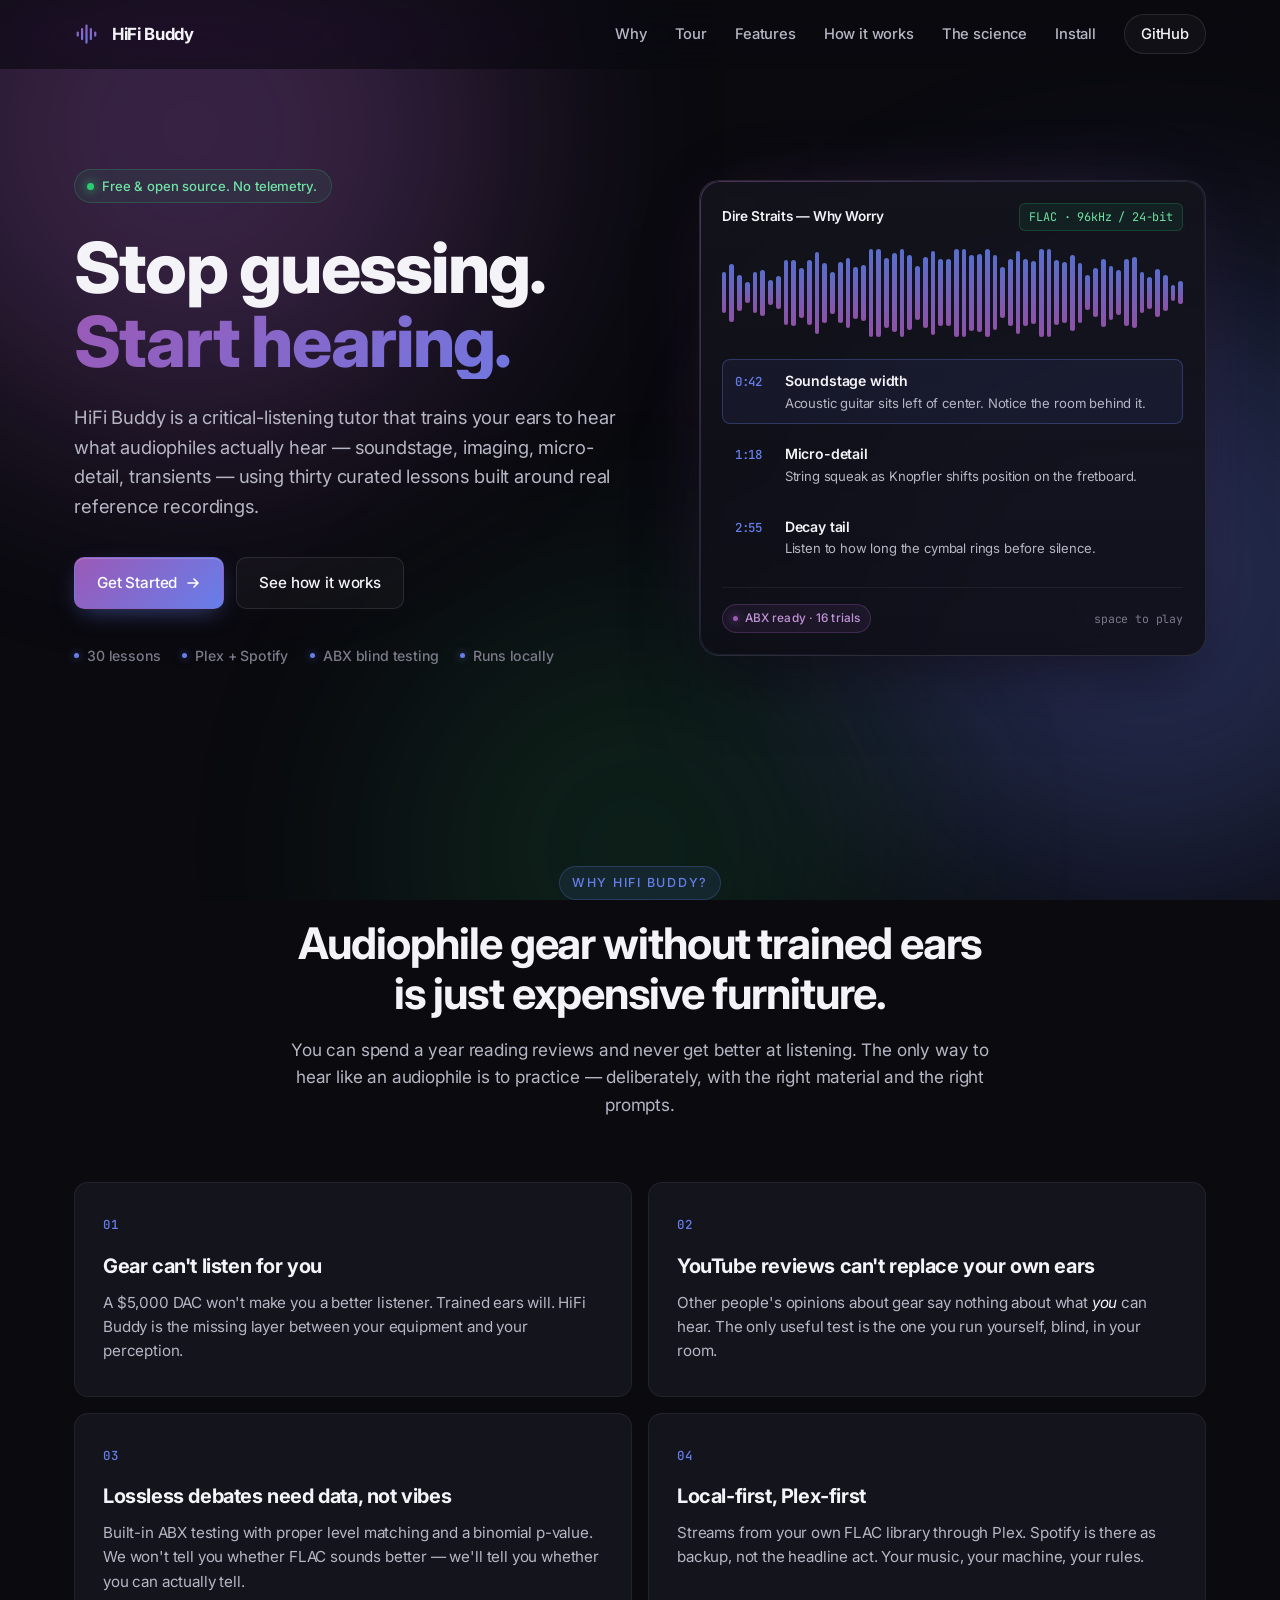
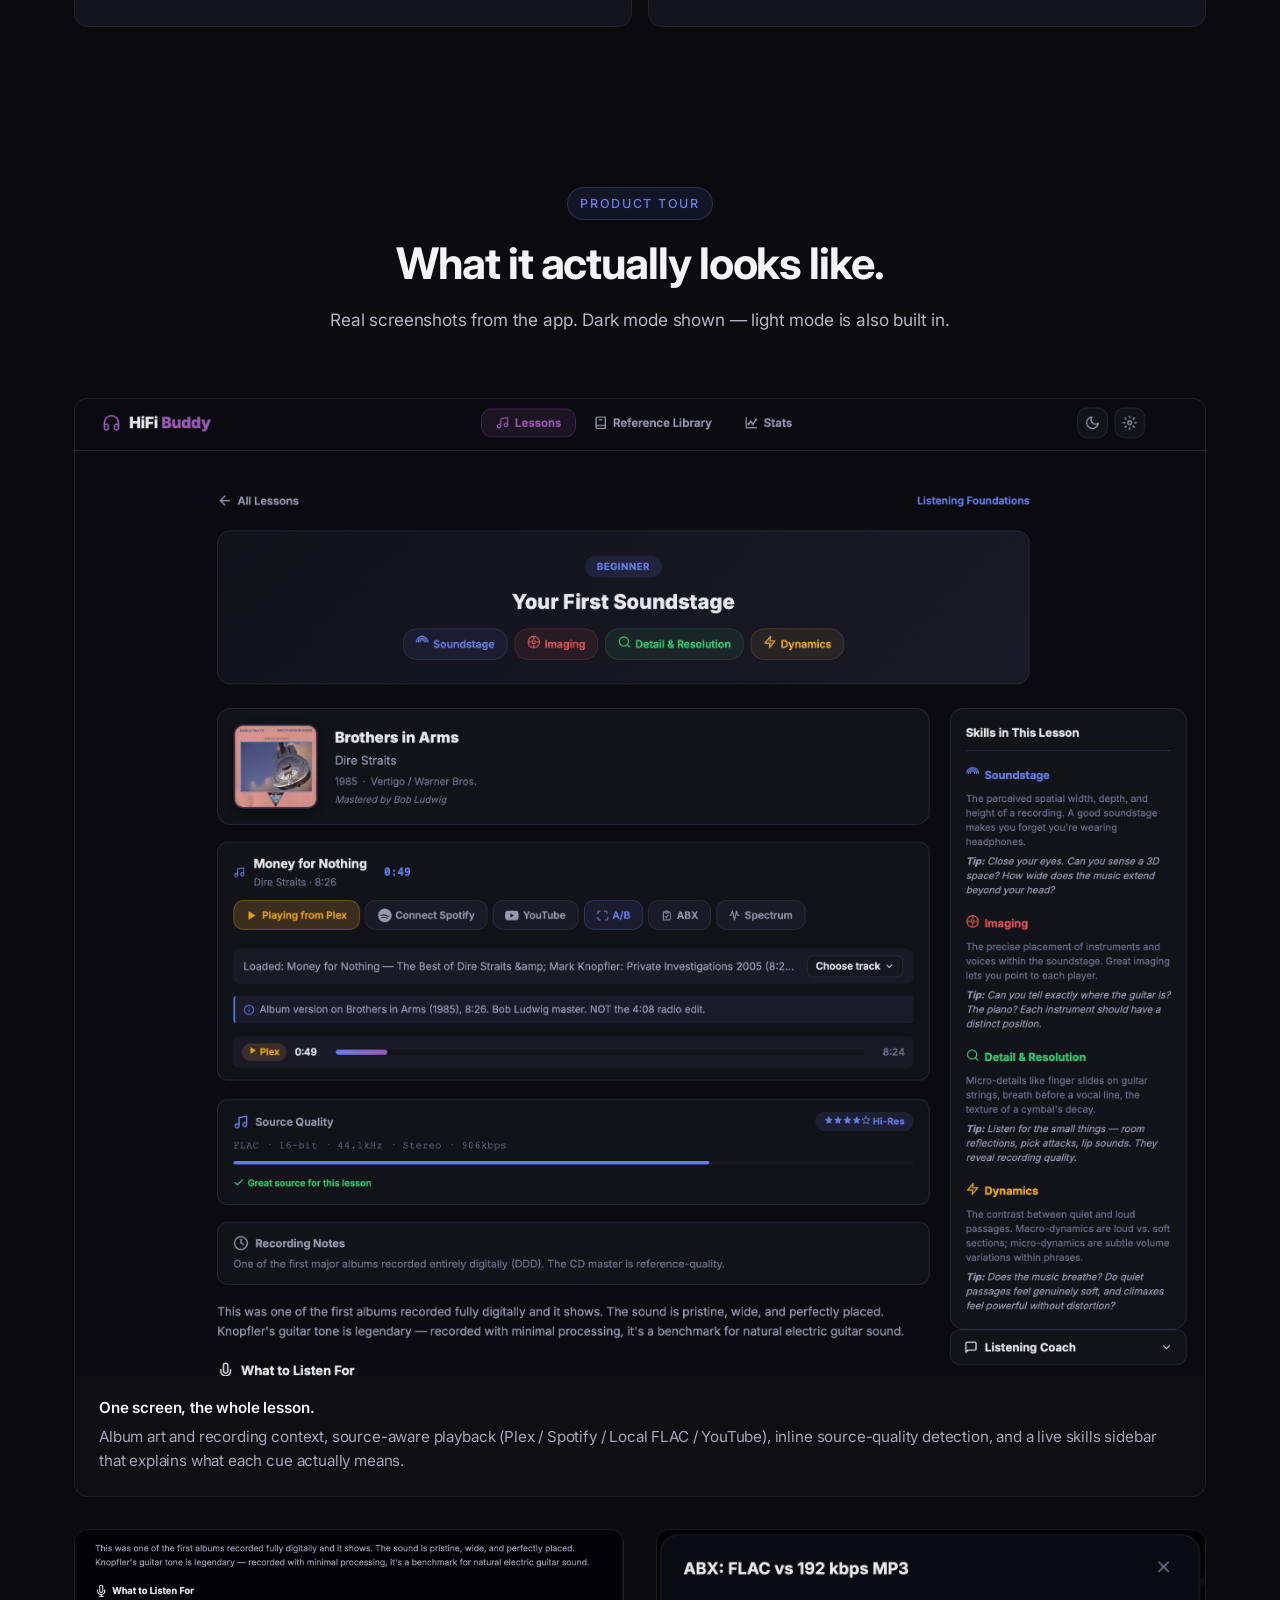
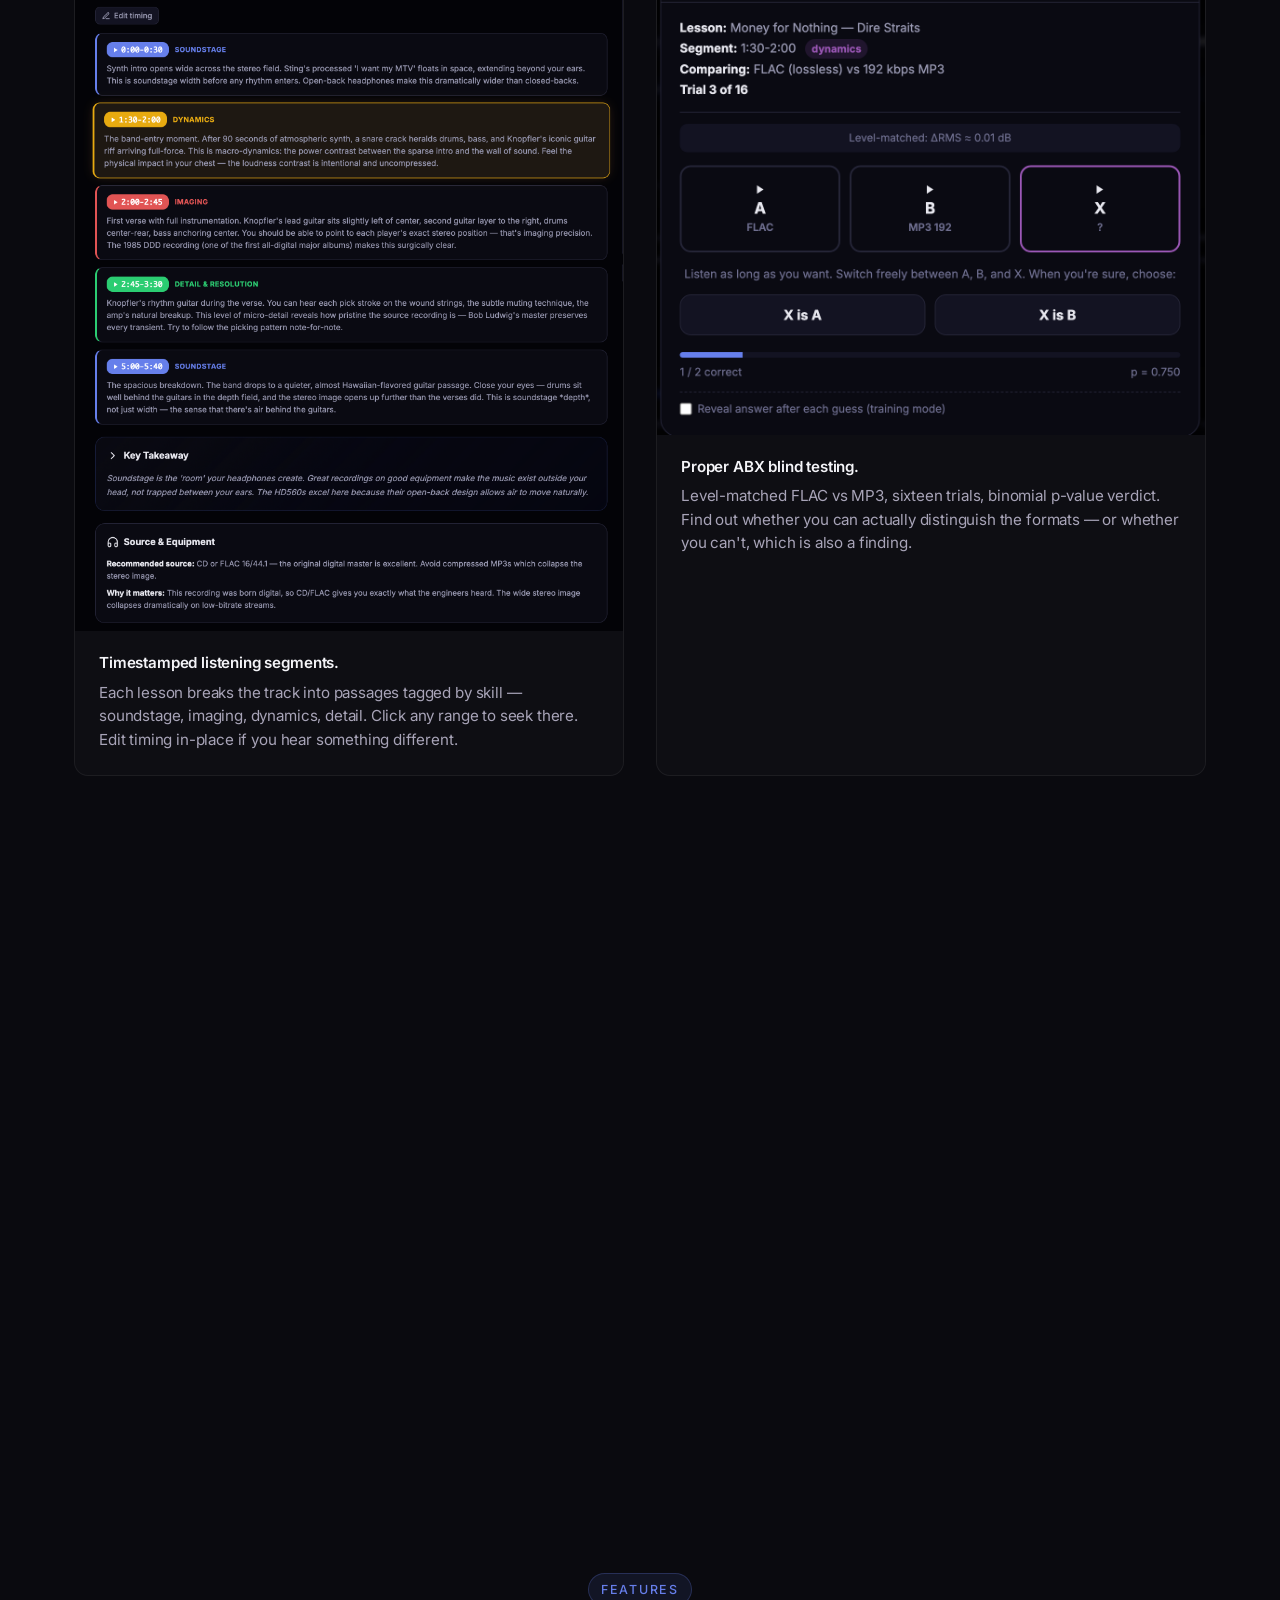
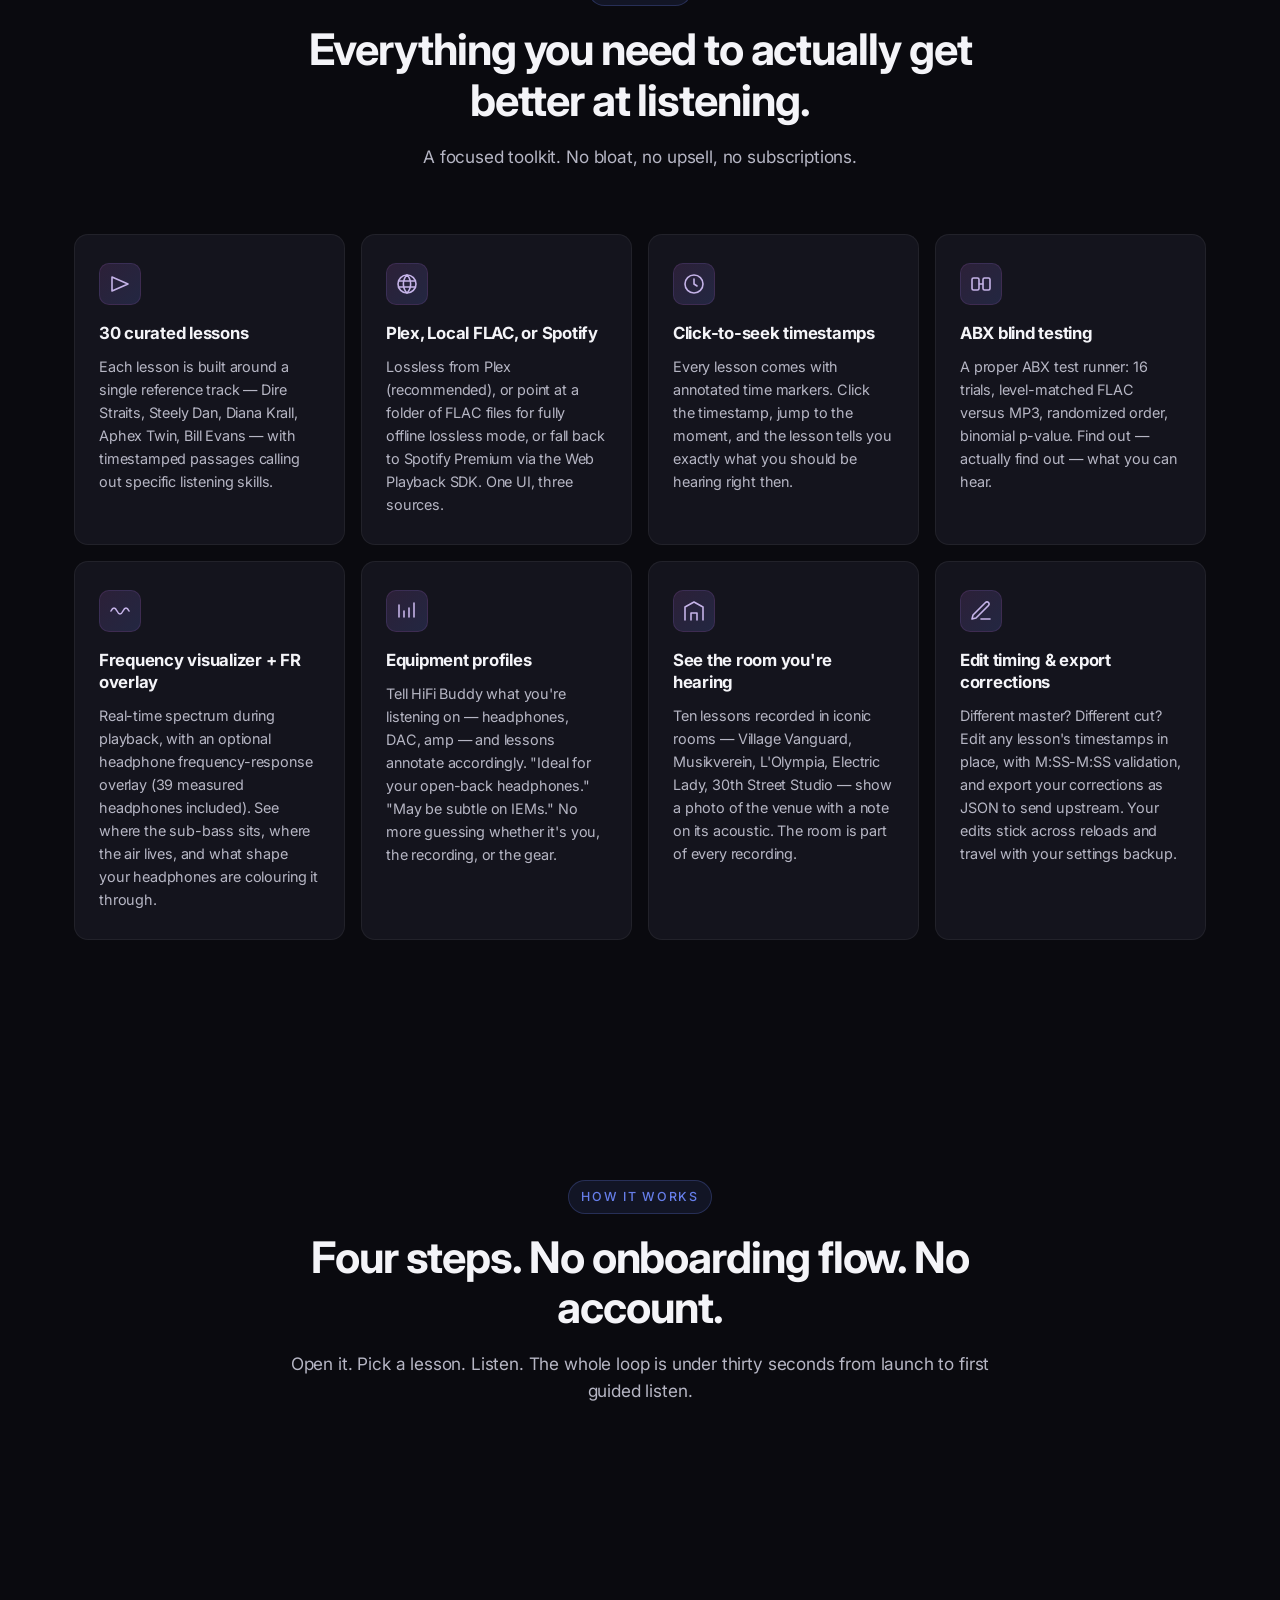
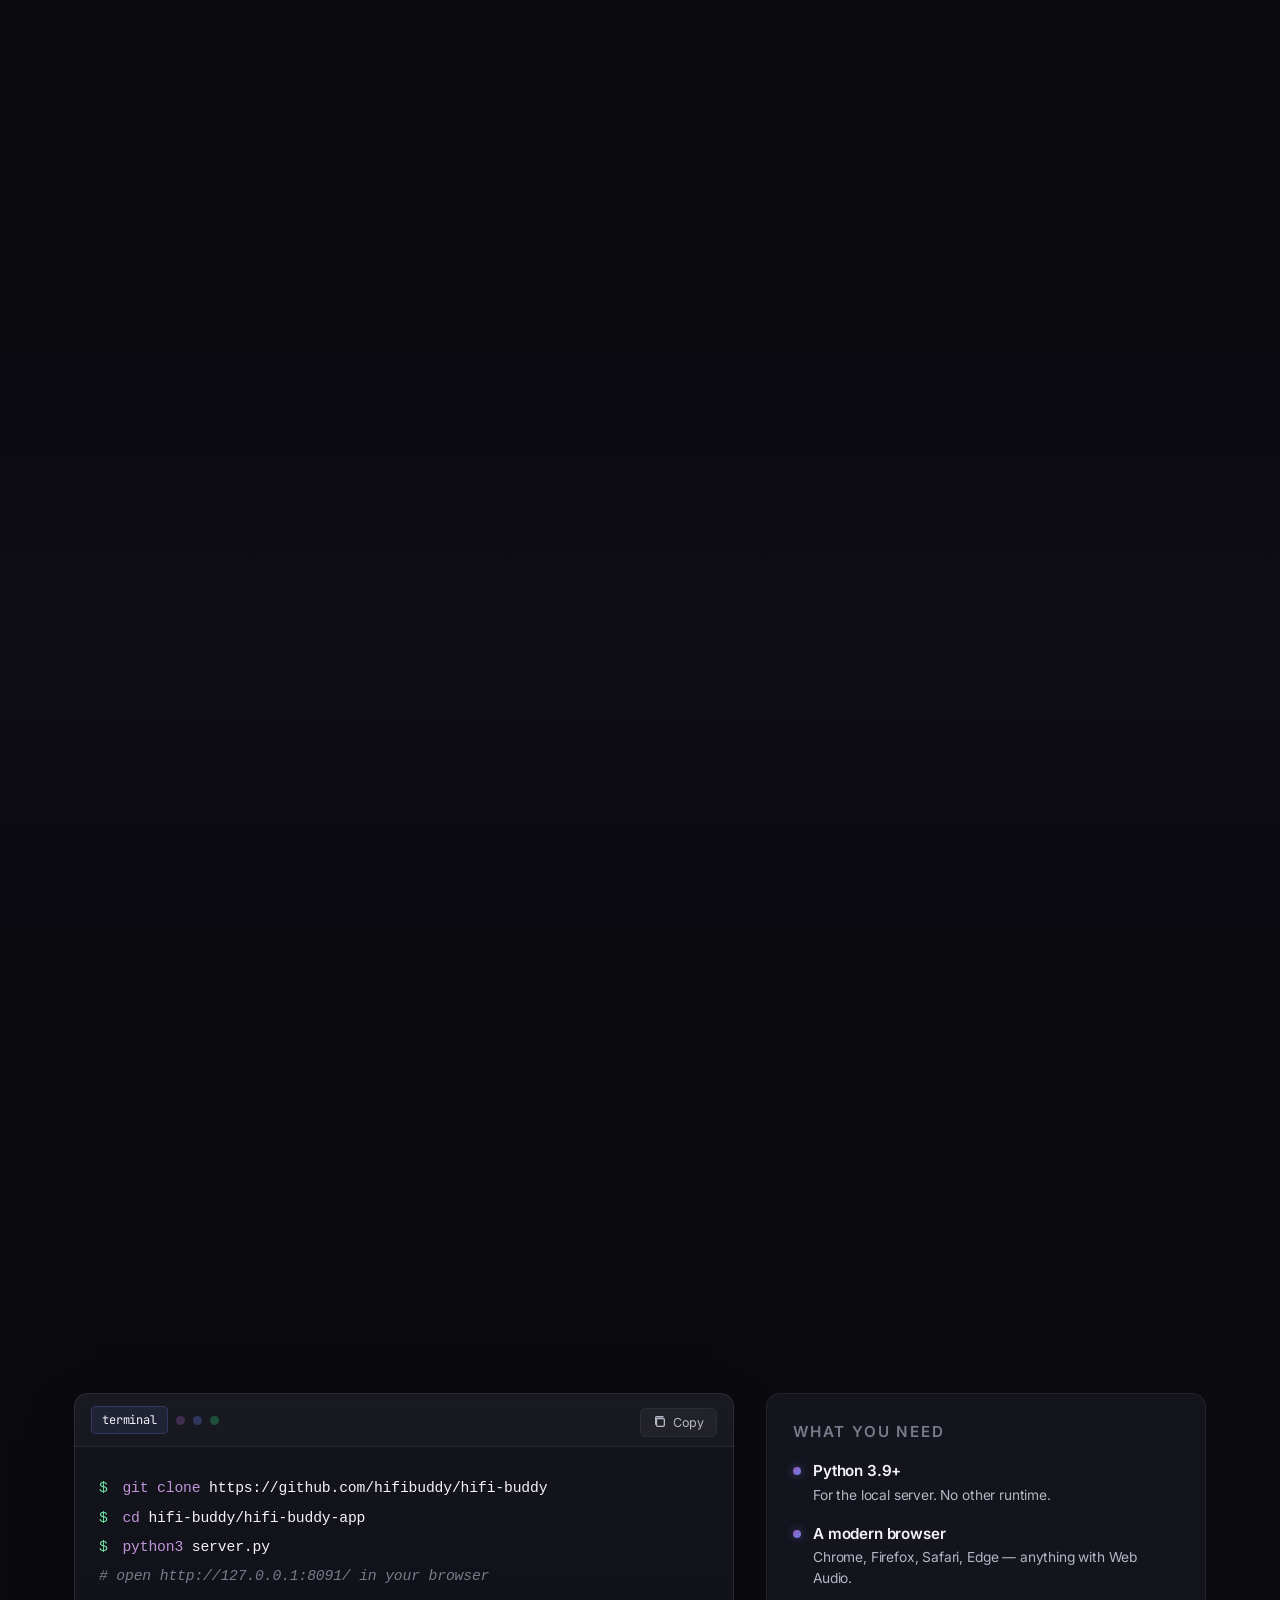
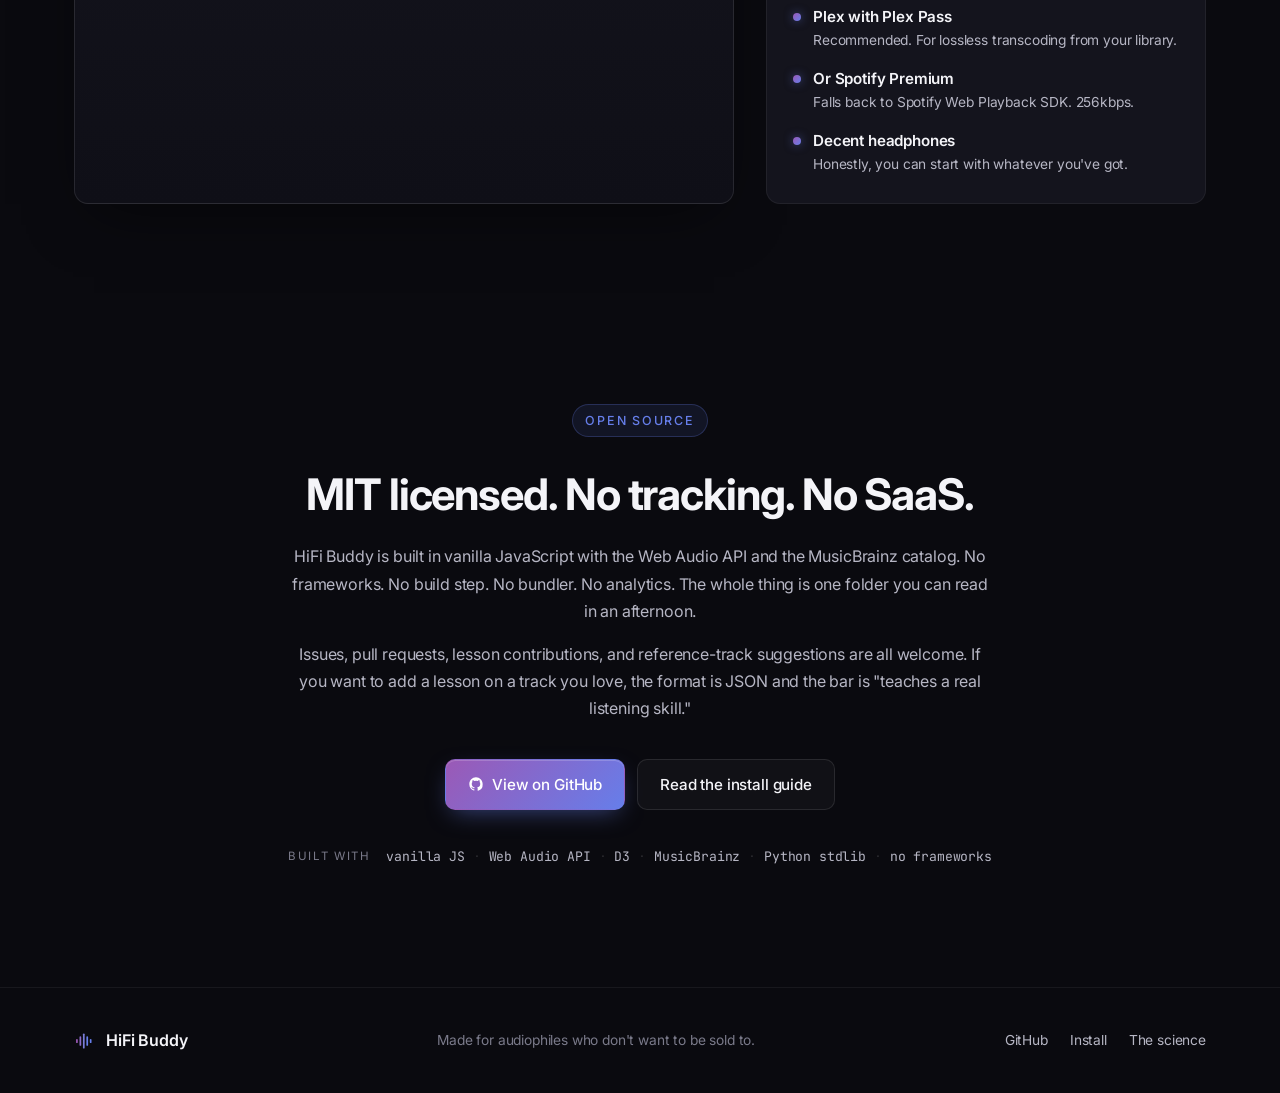
==== commit d1e2fe19: "Product tour" ====
--- a/hifi-buddy-site/index.html
+++ b/hifi-buddy-site/index.html
@@ -56,6 +56,7 @@
       </a>
       <nav class="nav-links" aria-label="Primary">
         <a href="#why">Why</a>
+        <a href="#tour">Tour</a>
         <a href="#features">Features</a>
         <a href="#how">How it works</a>
         <a href="#science">The science</a>
@@ -105,7 +106,7 @@
         <div class="visual-card">
           <div class="visual-header">
             <span class="vh-track">Dire Straits — Why Worry</span>
-            <span class="vh-source">FLAC · 44.1kHz / 16-bit</span>
+            <span class="vh-source">FLAC · 96kHz / 24-bit</span>
           </div>
           <div class="waveform">
             <!-- 60 bars, animated heights via CSS variables -->
@@ -198,6 +199,49 @@
             rules.
           </p>
         </article>
+      </div>
+    </div>
+  </section>
+
+  <!-- Product tour -->
+  <section id="tour" class="section section-tour">
+    <div class="container">
+      <div class="section-head reveal">
+        <span class="section-tag">Product tour</span>
+        <h2>What it actually looks like.</h2>
+        <p class="section-sub">
+          Real screenshots from the app. Dark mode shown — light mode is also built in.
+        </p>
+      </div>
+      <div class="tour-grid">
+        <figure class="tour-shot tour-shot-wide reveal">
+          <img src="assets/screenshots/full_lesson.png" alt="HiFi Buddy lesson view with player, source quality, and skills sidebar" loading="lazy" />
+          <figcaption>
+            <strong>One screen, the whole lesson.</strong>
+            Album art and recording context, source-aware playback (Plex / Spotify / Local FLAC / YouTube), inline source-quality detection, and a live skills sidebar that explains what each cue actually means.
+          </figcaption>
+        </figure>
+        <figure class="tour-shot reveal">
+          <img src="assets/screenshots/segments.png" alt="Timestamped listening segments, color-coded by skill" loading="lazy" />
+          <figcaption>
+            <strong>Timestamped listening segments.</strong>
+            Each lesson breaks the track into passages tagged by skill — soundstage, imaging, dynamics, detail. Click any range to seek there. Edit timing in-place if you hear something different.
+          </figcaption>
+        </figure>
+        <figure class="tour-shot reveal">
+          <img src="assets/screenshots/abx.png" alt="ABX blind test screen with binomial statistics" loading="lazy" />
+          <figcaption>
+            <strong>Proper ABX blind testing.</strong>
+            Level-matched FLAC vs MP3, sixteen trials, binomial p-value verdict. Find out whether you can actually distinguish the formats — or whether you can't, which is also a finding.
+          </figcaption>
+        </figure>
+        <figure class="tour-shot reveal">
+          <img src="assets/screenshots/quality.png" alt="Source quality detection showing FLAC, bit depth, sample rate, and bitrate" loading="lazy" />
+          <figcaption>
+            <strong>Source quality, surfaced.</strong>
+            HiFi Buddy reads the actual stream — FLAC, bit depth, sample rate, bitrate, channels. No more wondering whether "lossless" is hi-res or just CD-quality.
+          </figcaption>
+        </figure>
       </div>
     </div>
   </section>
--- a/hifi-buddy-site/css/styles.css
+++ b/hifi-buddy-site/css/styles.css
@@ -1218,3 +1218,48 @@
   .reveal { opacity: 1; transform: none; }
   html { scroll-behavior: auto; }
 }
+
+/* Product tour */
+.section-tour { padding-top: 40px; }
+.tour-grid {
+  display: grid;
+  grid-template-columns: 1fr 1fr;
+  gap: 32px;
+  max-width: 1200px;
+  margin: 0 auto;
+}
+.tour-shot {
+  margin: 0;
+  background: rgba(255, 255, 255, 0.02);
+  border: 1px solid rgba(255, 255, 255, 0.06);
+  border-radius: 14px;
+  overflow: hidden;
+  transition: border-color 200ms ease, transform 200ms ease;
+}
+.tour-shot:hover {
+  border-color: rgba(155, 89, 182, 0.35);
+  transform: translateY(-2px);
+}
+.tour-shot-wide { grid-column: 1 / -1; }
+.tour-shot img {
+  display: block;
+  width: 100%;
+  height: auto;
+  background: #0b0a14;
+}
+.tour-shot figcaption {
+  padding: 20px 24px 24px;
+  font-size: 0.95rem;
+  line-height: 1.55;
+  color: var(--muted, #a8a4b8);
+}
+.tour-shot figcaption strong {
+  display: block;
+  color: var(--text, #f3f1f8);
+  font-weight: 600;
+  margin-bottom: 6px;
+}
+@media (max-width: 768px) {
+  .tour-grid { grid-template-columns: 1fr; gap: 20px; }
+  .tour-shot figcaption { padding: 16px 18px 20px; font-size: 0.9rem; }
+}
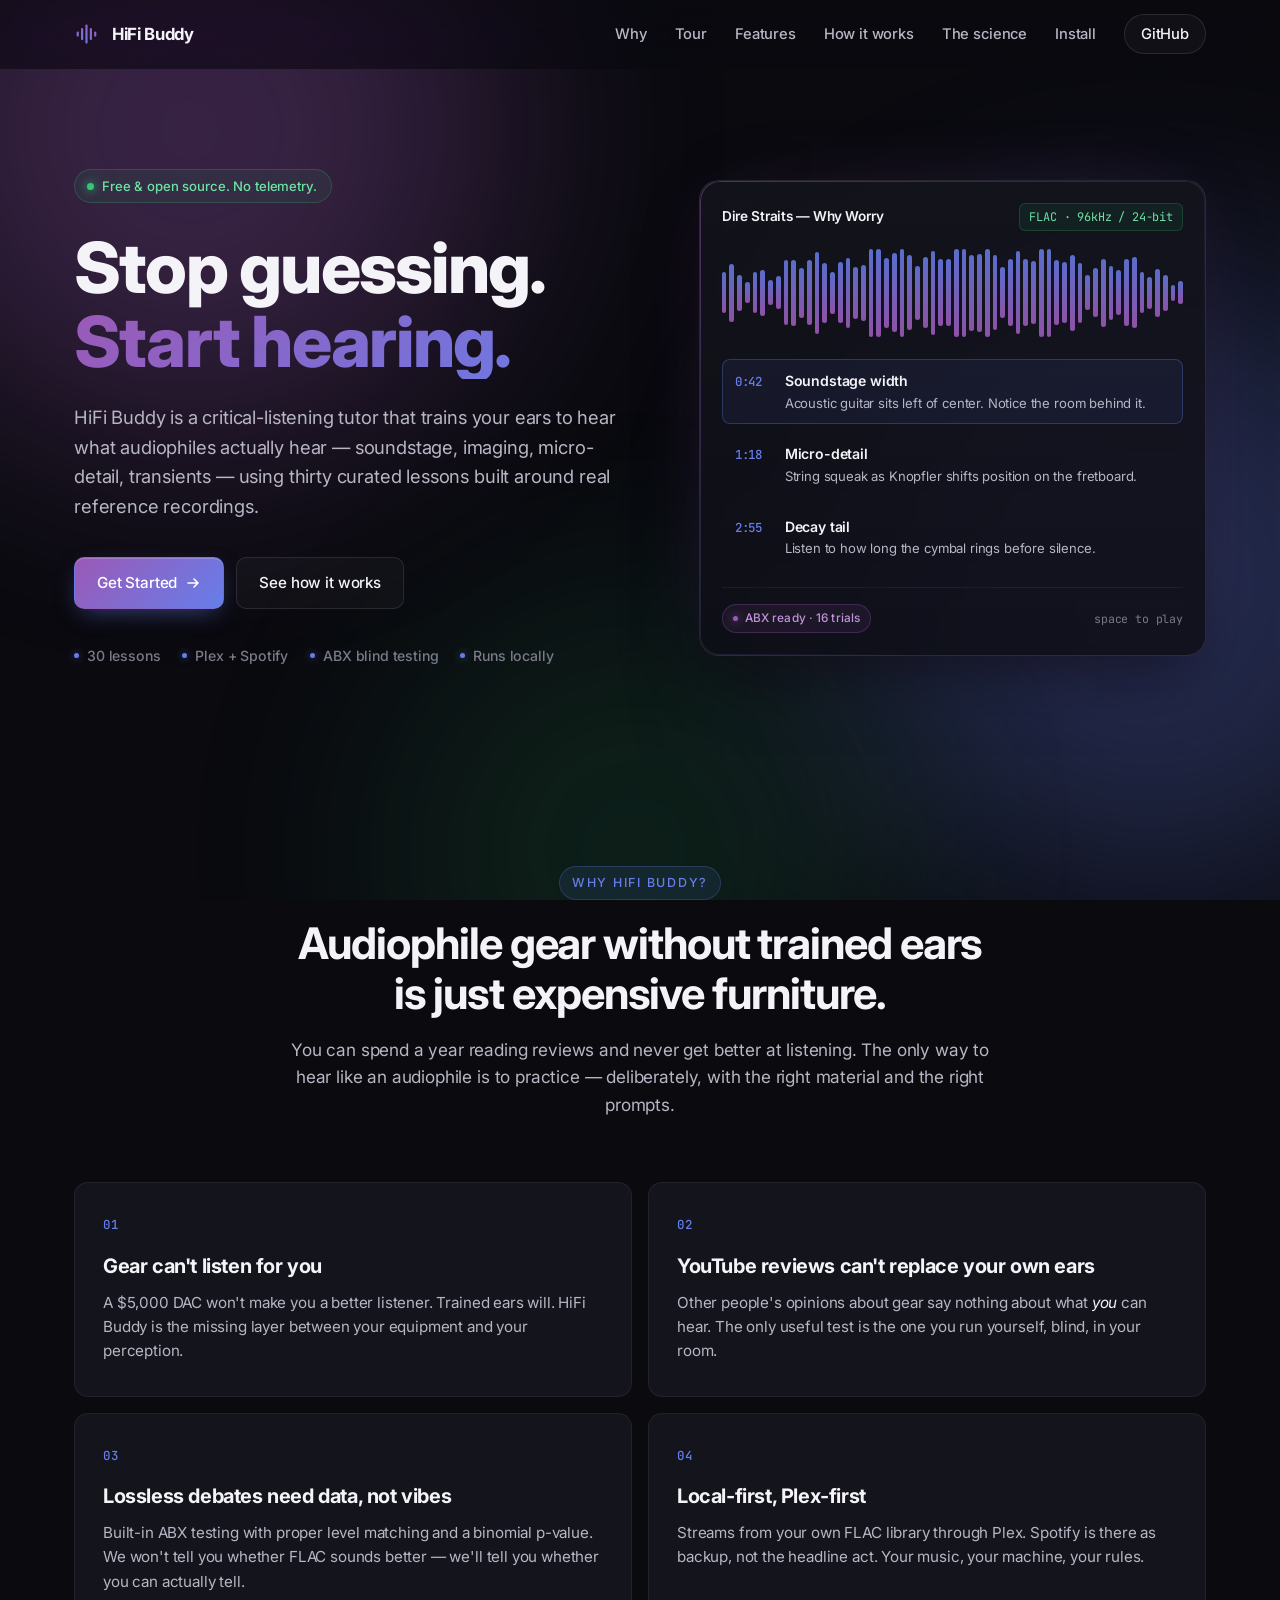
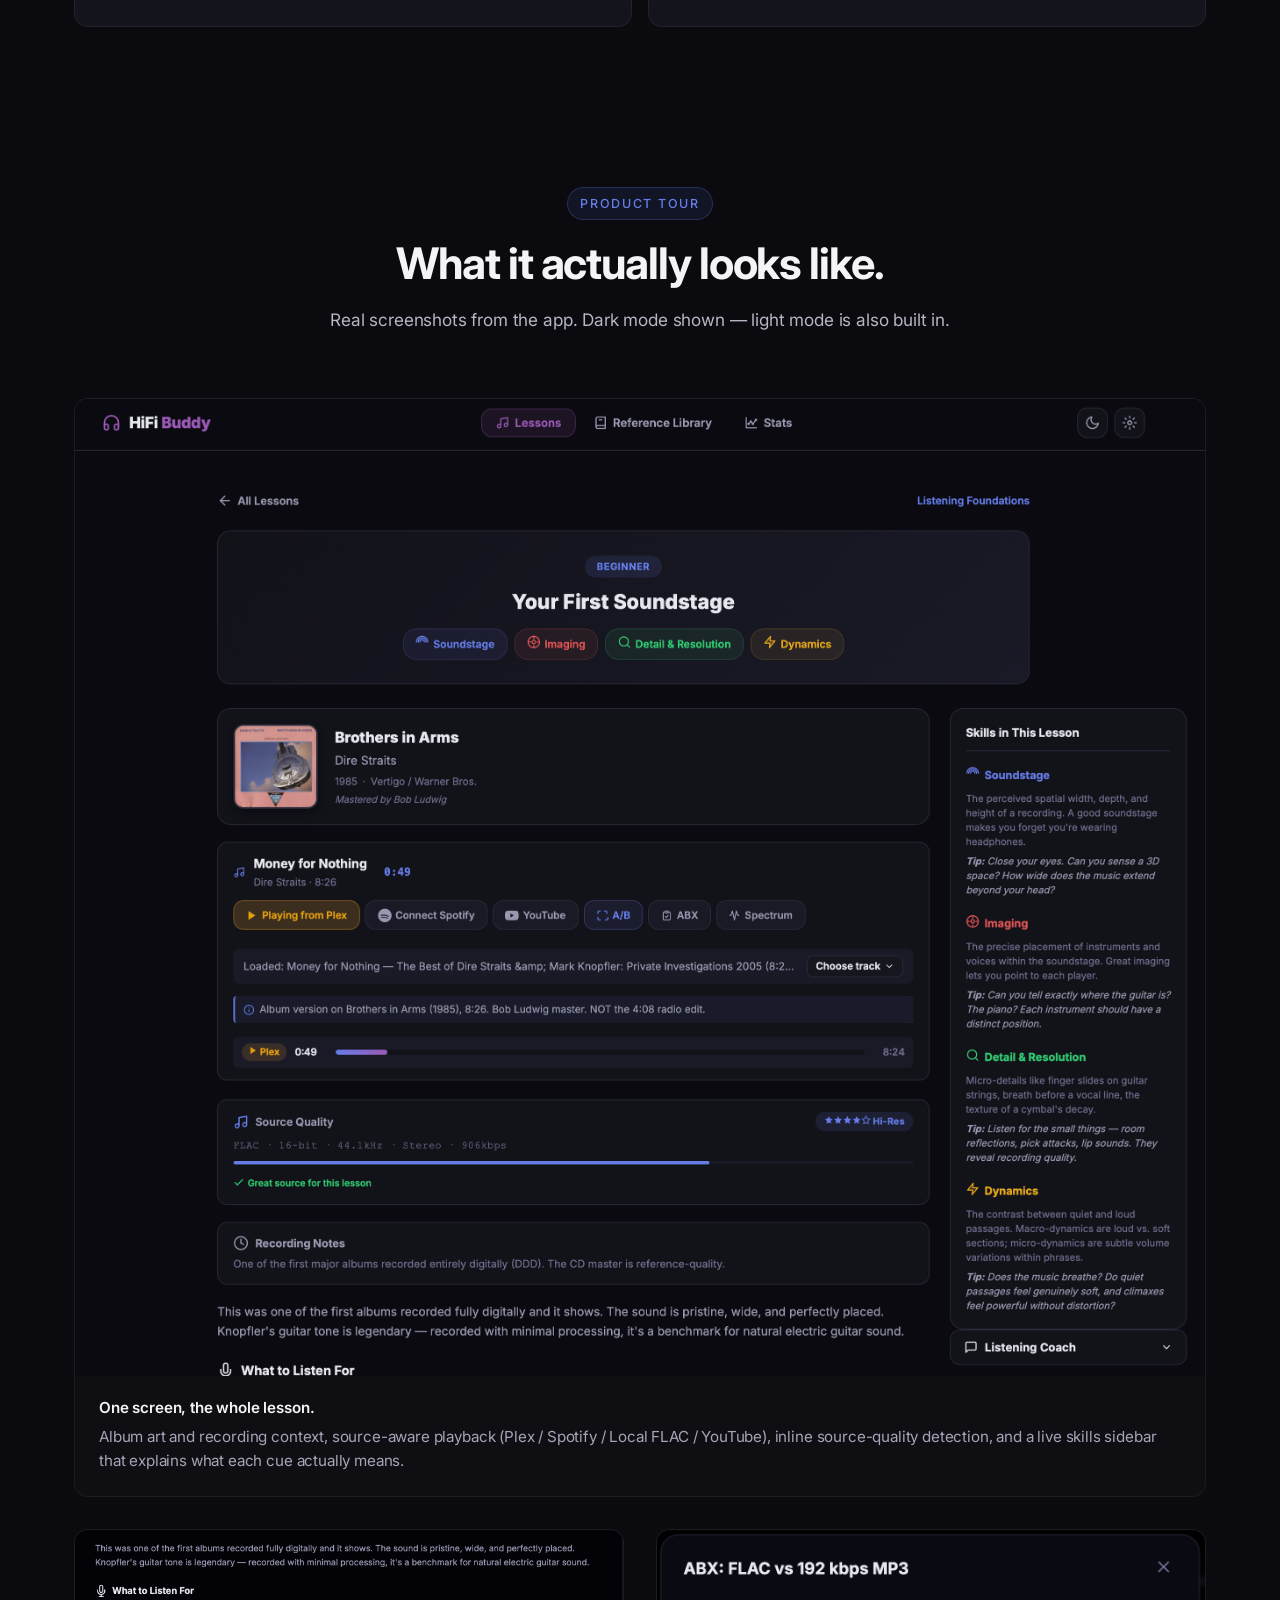
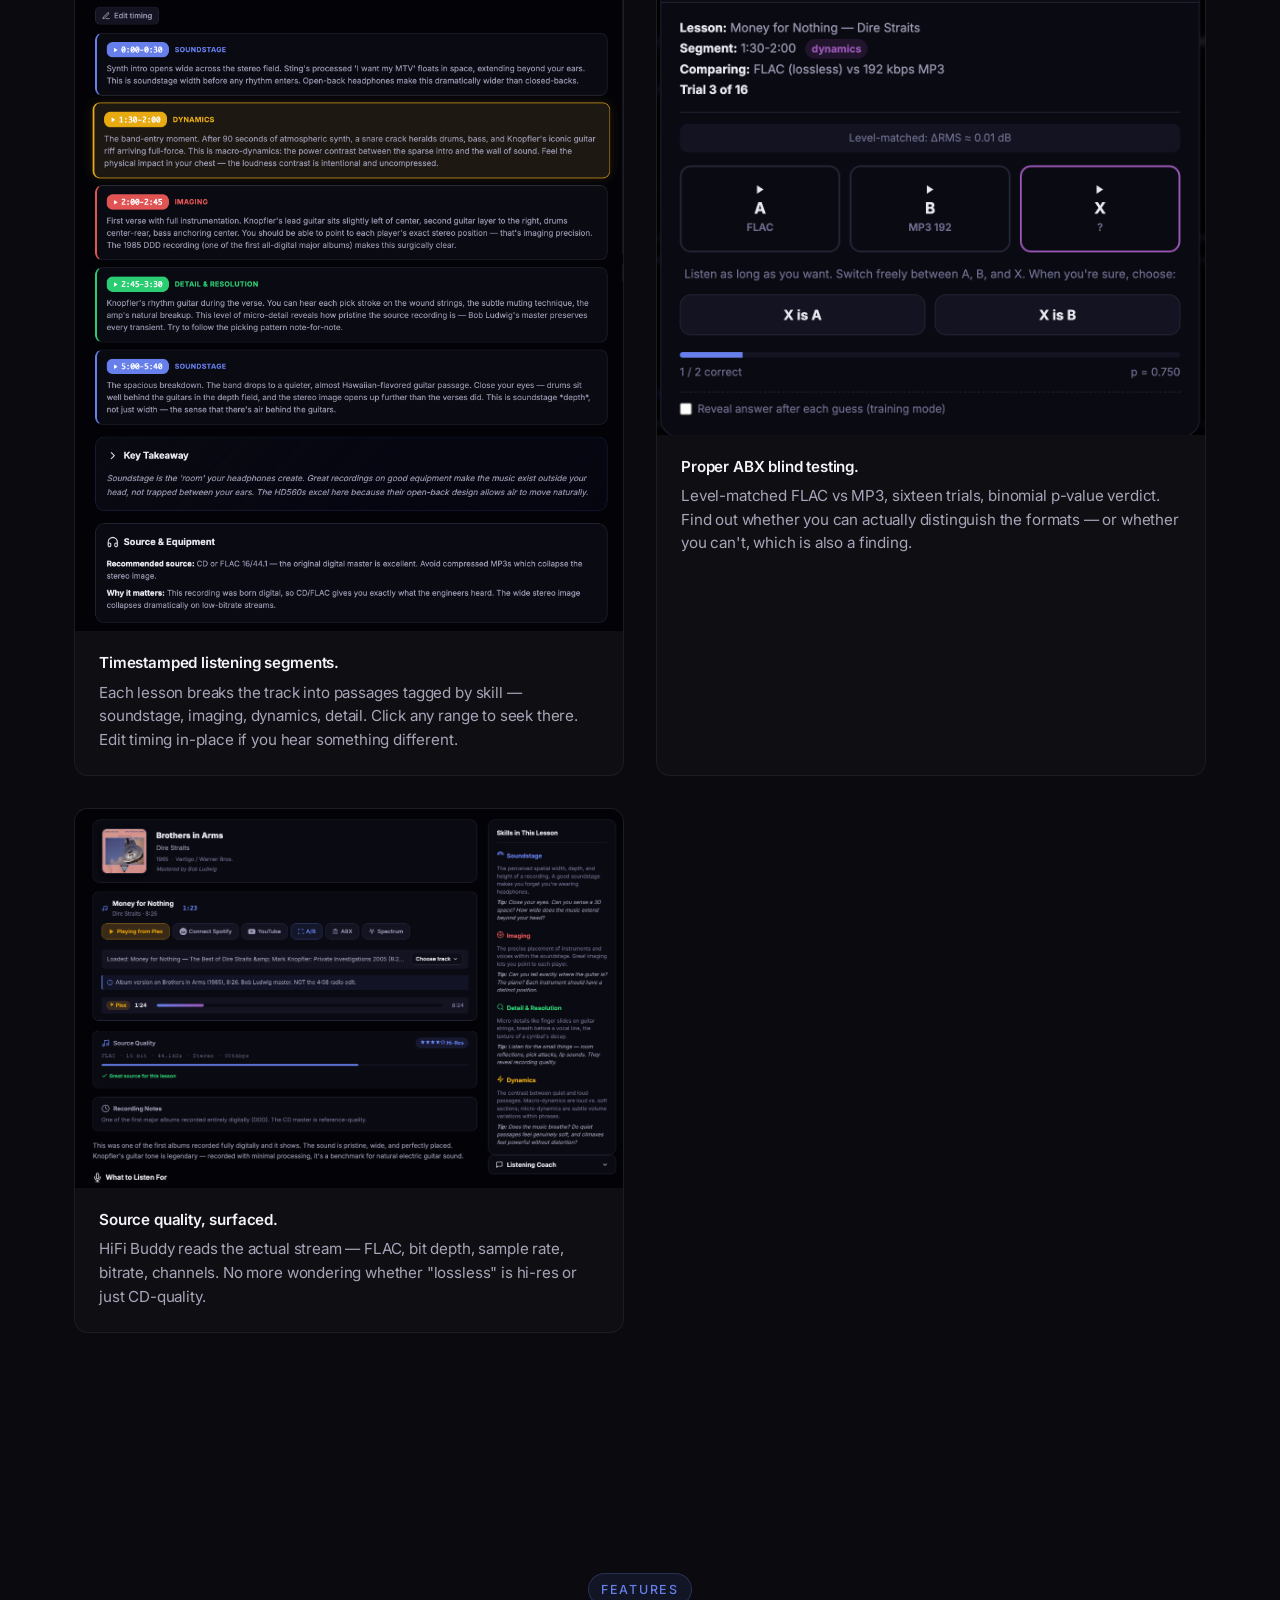
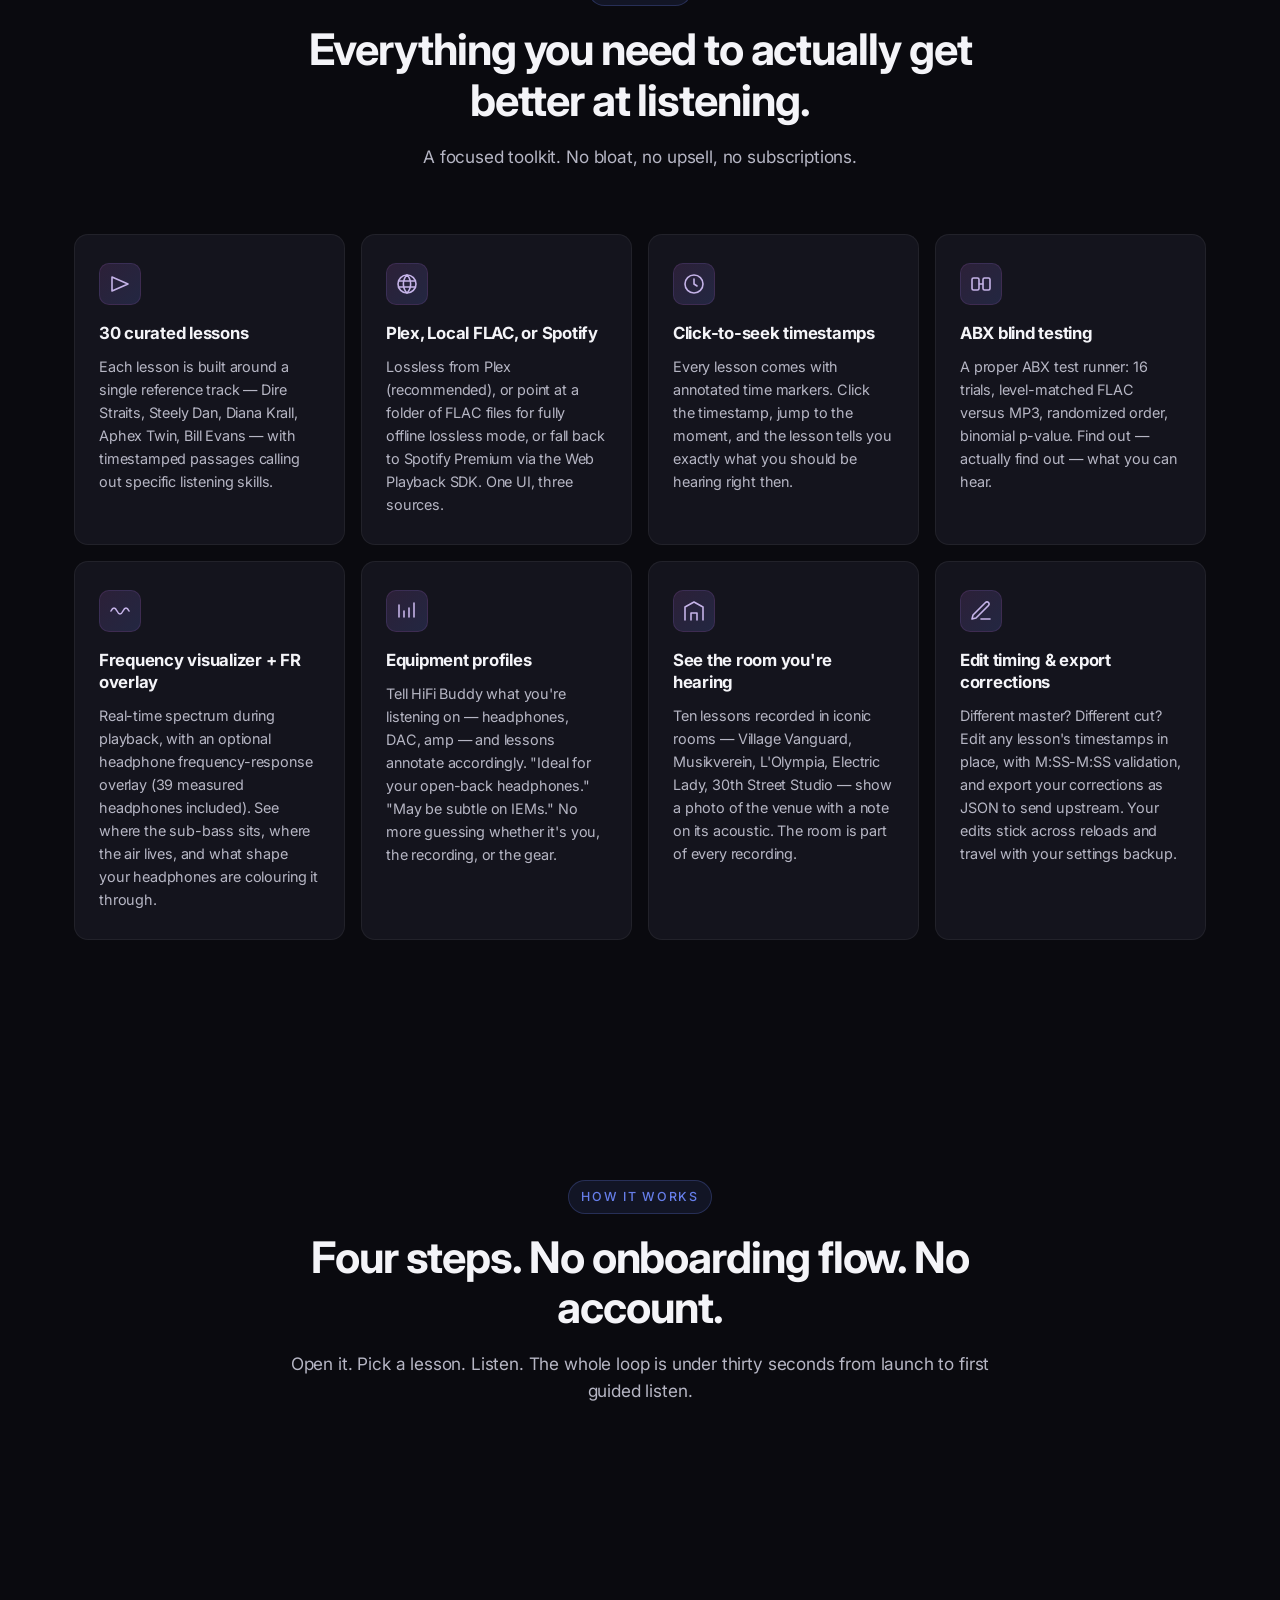
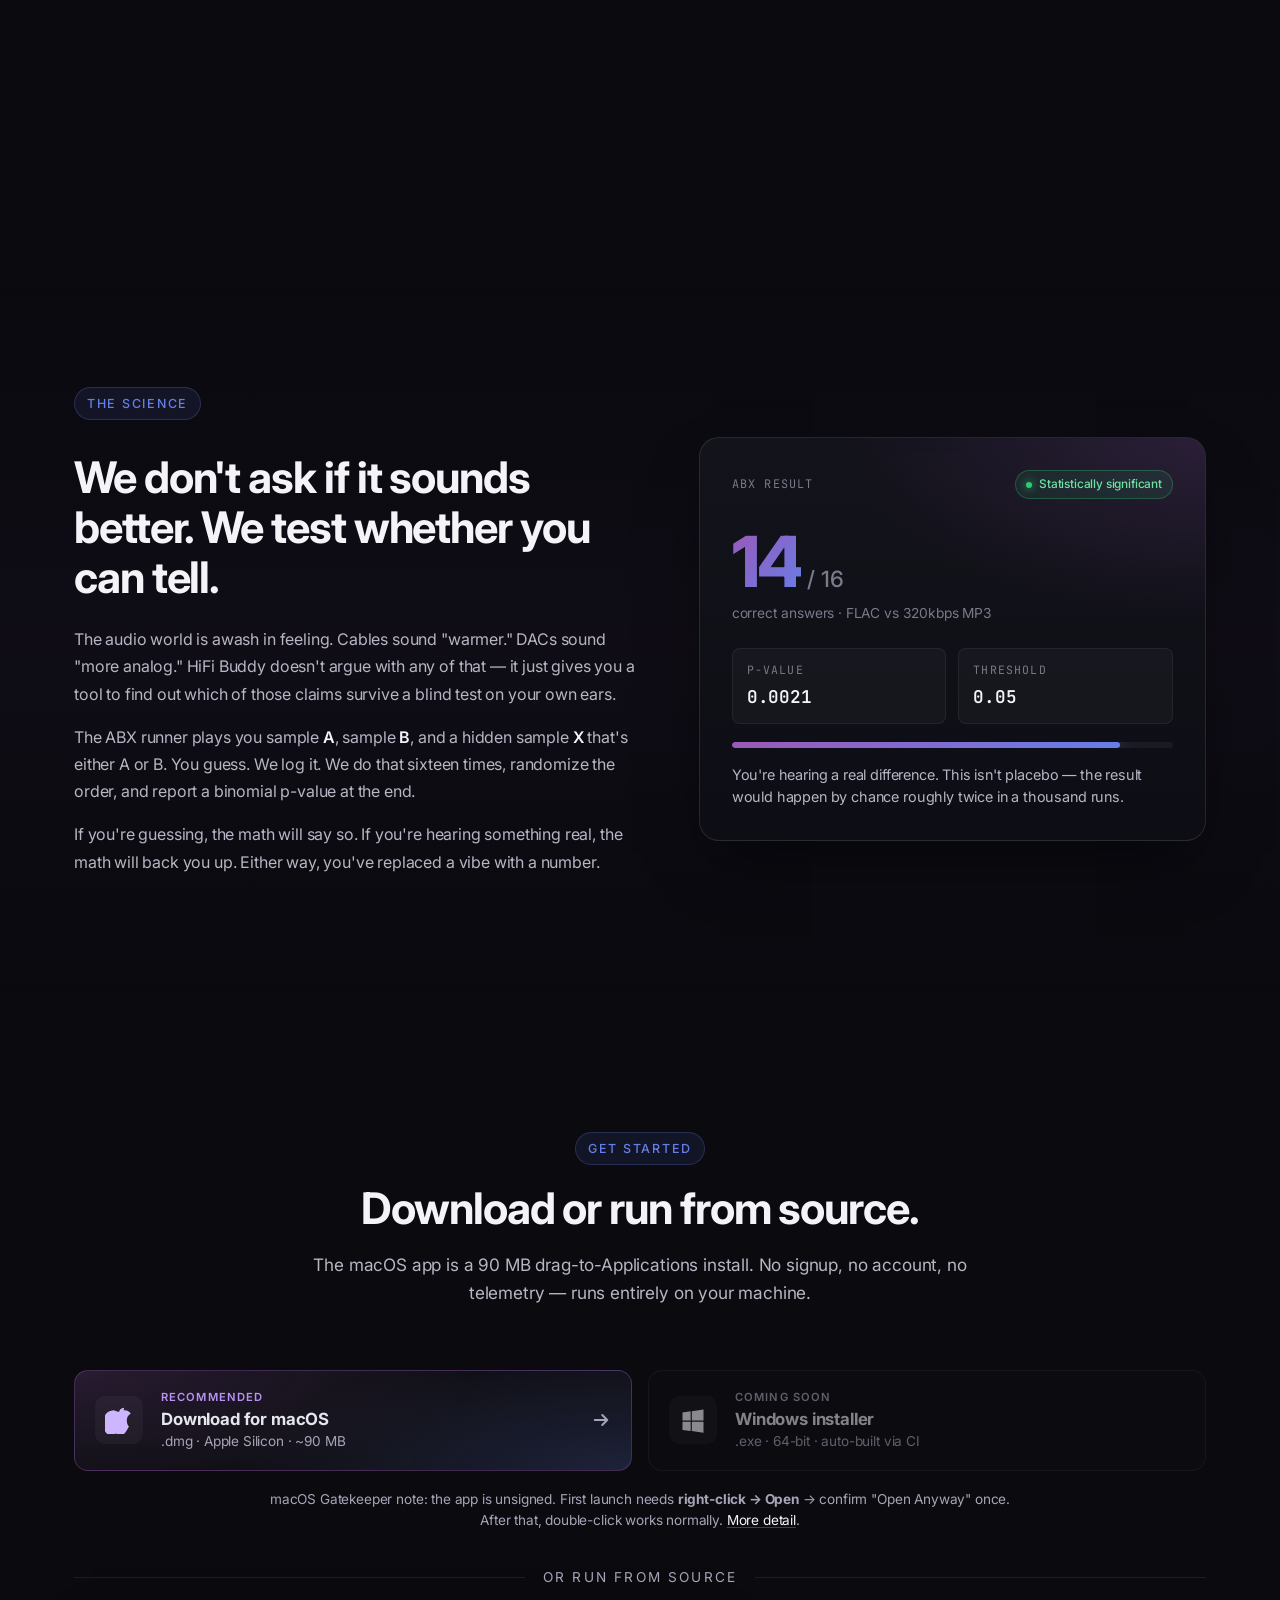
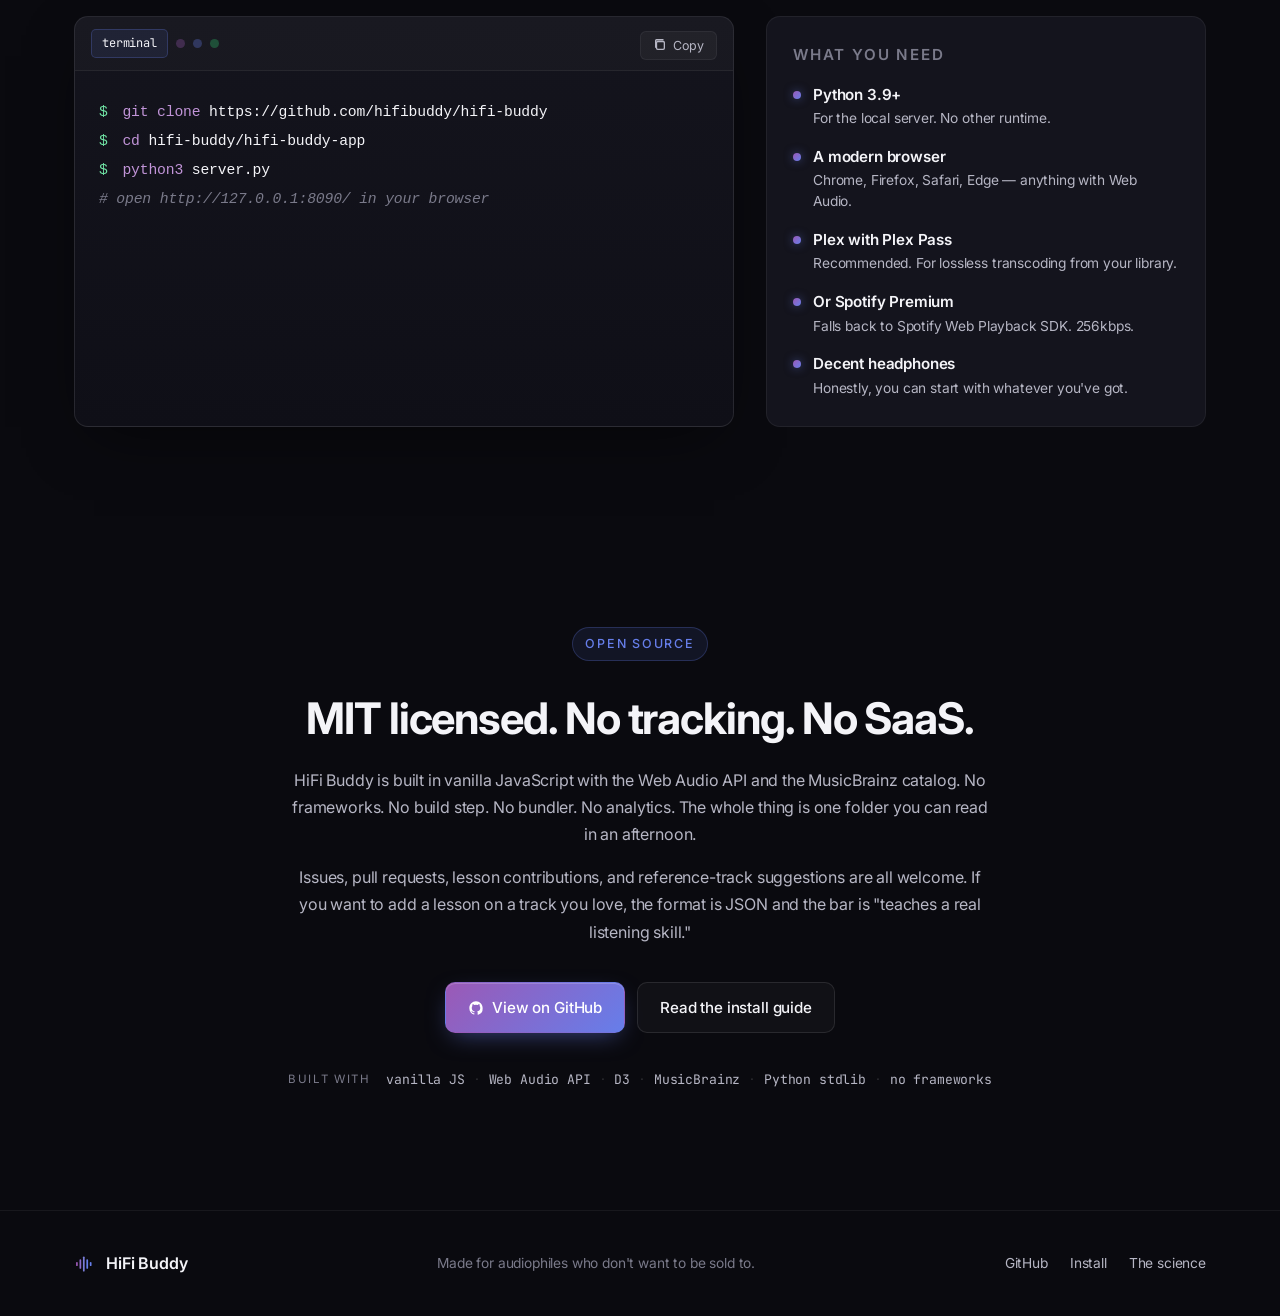
==== commit f07b13f7: "feat(v1.2.0): macOS app, Spotify Connect, Reference Library SDK playback Sprint 2 part 1: HiFi Buddy" ====
--- a/hifi-buddy-site/index.html
+++ b/hifi-buddy-site/index.html
@@ -499,11 +499,57 @@
     <div class="container">
       <div class="section-head reveal">
         <span class="section-tag">Get started</span>
-        <h2>One clone. One Python. You're listening in two minutes.</h2>
+        <h2>Download or run from source.</h2>
         <p class="section-sub">
-          No installer, no signup, no account. Clone the repo, run it locally,
-          point your browser at it.
-        </p>
+          The macOS app is a 90&nbsp;MB drag-to-Applications install. No
+          signup, no account, no telemetry — runs entirely on your machine.
+        </p>
+      </div>
+
+      <!-- Platform downloads — pre-built binaries from GitHub Releases.
+           "latest" URLs auto-track the most recent tagged release, so this
+           markup never needs to bump version numbers. -->
+      <div class="downloads reveal">
+        <a class="dl-card dl-card-primary"
+           href="https://github.com/hifibuddy/hifi-buddy/releases/latest/download/HiFi-Buddy.dmg"
+           rel="noopener">
+          <div class="dl-icon" aria-hidden="true">
+            <svg viewBox="0 0 24 24" width="28" height="28" fill="currentColor">
+              <path d="M16.365 1.43c0 1.14-.42 2.18-1.13 2.93-.78.83-2.06 1.47-3.07 1.39-.13-1.06.43-2.16 1.07-2.86.74-.81 2.04-1.42 3.13-1.46zM20.5 17.36c-.65 1.49-.96 2.16-1.79 3.48-1.16 1.86-2.8 4.18-4.83 4.2-1.81.02-2.27-1.18-4.72-1.16-2.45.02-2.96 1.18-4.77 1.16-2.03-.02-3.59-2.11-4.75-3.97C-2.13 17.31-2.42 9.94 1.5 6.06c1.39-1.39 3.21-2.27 5.13-2.31 1.84-.04 3.58 1.27 4.72 1.27 1.13 0 3.24-1.57 5.46-1.34.93.04 3.55.38 5.23 2.83-4.55 2.49-3.81 9-1.54 10.85z"/>
+            </svg>
+          </div>
+          <div class="dl-body">
+            <div class="dl-eyebrow">Recommended</div>
+            <strong class="dl-title">Download for macOS</strong>
+            <span class="dl-meta">.dmg · Apple Silicon · ~90 MB</span>
+          </div>
+          <svg class="dl-chevron" viewBox="0 0 16 16" width="20" height="20" aria-hidden="true">
+            <path d="M3 8h10M9 4l4 4-4 4" stroke="currentColor" stroke-width="1.6" fill="none" stroke-linecap="round" stroke-linejoin="round"/>
+          </svg>
+        </a>
+        <div class="dl-card dl-card-disabled" aria-disabled="true">
+          <div class="dl-icon" aria-hidden="true">
+            <svg viewBox="0 0 24 24" width="28" height="28" fill="currentColor">
+              <path d="M3 5.5l7-1v8H3v-7zM11 4.5l10-1.5v9.5H11v-8zM3 13.5h7v8L3 20.5v-7zM11 13.5h10v9.5l-10-1.5v-8z"/>
+            </svg>
+          </div>
+          <div class="dl-body">
+            <div class="dl-eyebrow">Coming soon</div>
+            <strong class="dl-title">Windows installer</strong>
+            <span class="dl-meta">.exe · 64-bit · auto-built via CI</span>
+          </div>
+        </div>
+      </div>
+
+      <p class="dl-note reveal">
+        macOS Gatekeeper note: the app is unsigned. First launch needs
+        <strong>right-click → Open</strong> → confirm "Open Anyway" once. After
+        that, double-click works normally.
+        <a href="https://github.com/hifibuddy/hifi-buddy/blob/main/hifi-buddy-app/docs/BUILDING.md#first-launch-on-a-friends-mac" rel="noopener">More detail</a>.
+      </p>
+
+      <div class="install-or reveal">
+        <span>Or run from source</span>
       </div>
 
       <div class="install-grid">
@@ -517,7 +563,7 @@
           <pre><code><span class="c-prompt">$</span> <span class="c-cmd">git clone</span> https://github.com/hifibuddy/hifi-buddy
 <span class="c-prompt">$</span> <span class="c-cmd">cd</span> hifi-buddy/hifi-buddy-app
 <span class="c-prompt">$</span> <span class="c-cmd">python3</span> server.py
-<span class="c-comment"># open http://127.0.0.1:8091/ in your browser</span></code></pre>
+<span class="c-comment"># open http://127.0.0.1:8090/ in your browser</span></code></pre>
           <button class="copy-btn" type="button" data-copy="git clone https://github.com/hifibuddy/hifi-buddy && cd hifi-buddy/hifi-buddy-app && python3 server.py">
             <svg viewBox="0 0 16 16" width="14" height="14" fill="none" stroke="currentColor" stroke-width="1.5" aria-hidden="true">
               <rect x="4" y="4" width="9" height="9" rx="1.5"/>
--- a/hifi-buddy-site/css/styles.css
+++ b/hifi-buddy-site/css/styles.css
@@ -945,6 +945,109 @@
 }
 
 /* ---------- Install ---------- */
+
+/* Download cards — primary + disabled-coming-soon. The primary one
+   pulls the eye via the gradient border + subtle hover lift; the
+   disabled one looks like a real card so users can see what's coming. */
+.downloads {
+  display: grid;
+  grid-template-columns: repeat(2, 1fr);
+  gap: 16px;
+  margin-bottom: 18px;
+}
+@media (max-width: 720px) {
+  .downloads { grid-template-columns: 1fr; }
+}
+
+.dl-card {
+  display: flex;
+  align-items: center;
+  gap: 18px;
+  padding: 18px 20px;
+  border-radius: 14px;
+  border: 1px solid rgba(255, 255, 255, 0.08);
+  background: rgba(255, 255, 255, 0.02);
+  text-decoration: none;
+  color: inherit;
+  transition: transform 200ms ease, border-color 200ms ease, background 200ms ease;
+  position: relative;
+  overflow: hidden;
+}
+.dl-card-primary {
+  background:
+    radial-gradient(120% 200% at 0% 0%, rgba(155, 89, 182, 0.18), transparent 60%),
+    radial-gradient(120% 200% at 100% 100%, rgba(102, 126, 234, 0.18), transparent 60%),
+    rgba(255, 255, 255, 0.02);
+  border-color: rgba(155, 89, 182, 0.35);
+}
+.dl-card-primary:hover {
+  transform: translateY(-2px);
+  border-color: rgba(155, 89, 182, 0.6);
+}
+.dl-card-disabled {
+  opacity: 0.55;
+  cursor: not-allowed;
+}
+.dl-icon {
+  flex-shrink: 0;
+  width: 48px; height: 48px;
+  display: flex; align-items: center; justify-content: center;
+  border-radius: 10px;
+  color: var(--text, #f3f1f8);
+  background: rgba(255, 255, 255, 0.04);
+}
+.dl-card-primary .dl-icon { color: #cdb6ff; }
+.dl-body { flex: 1; min-width: 0; display: flex; flex-direction: column; gap: 2px; }
+.dl-eyebrow {
+  font-size: 0.7rem;
+  font-weight: 600;
+  text-transform: uppercase;
+  letter-spacing: 0.1em;
+  color: var(--muted, #a8a4b8);
+}
+.dl-card-primary .dl-eyebrow { color: #b794f4; }
+.dl-title { font-size: 1.05rem; line-height: 1.2; }
+.dl-meta { font-size: 0.85rem; color: var(--muted, #a8a4b8); }
+.dl-chevron {
+  flex-shrink: 0;
+  color: var(--muted, #a8a4b8);
+  transition: transform 200ms ease, color 200ms ease;
+}
+.dl-card-primary:hover .dl-chevron {
+  transform: translateX(3px);
+  color: #cdb6ff;
+}
+
+.dl-note {
+  font-size: 0.85rem;
+  color: var(--muted, #a8a4b8);
+  margin: 0 0 36px;
+  text-align: center;
+  max-width: 760px;
+  margin-left: auto;
+  margin-right: auto;
+  line-height: 1.55;
+}
+.dl-note a { color: var(--text, #f3f1f8); text-decoration: underline; text-decoration-color: rgba(155, 89, 182, 0.5); text-underline-offset: 2px; }
+.dl-note a:hover { text-decoration-color: rgba(155, 89, 182, 0.9); }
+
+.install-or {
+  display: flex;
+  align-items: center;
+  gap: 18px;
+  margin: 18px 0 28px;
+  color: var(--muted, #a8a4b8);
+  font-size: 0.85rem;
+  text-transform: uppercase;
+  letter-spacing: 0.16em;
+}
+.install-or::before, .install-or::after {
+  content: "";
+  flex: 1;
+  height: 1px;
+  background: rgba(255, 255, 255, 0.08);
+}
+
 .install-grid {
   display: grid;
   grid-template-columns: 1.2fr 0.8fr;
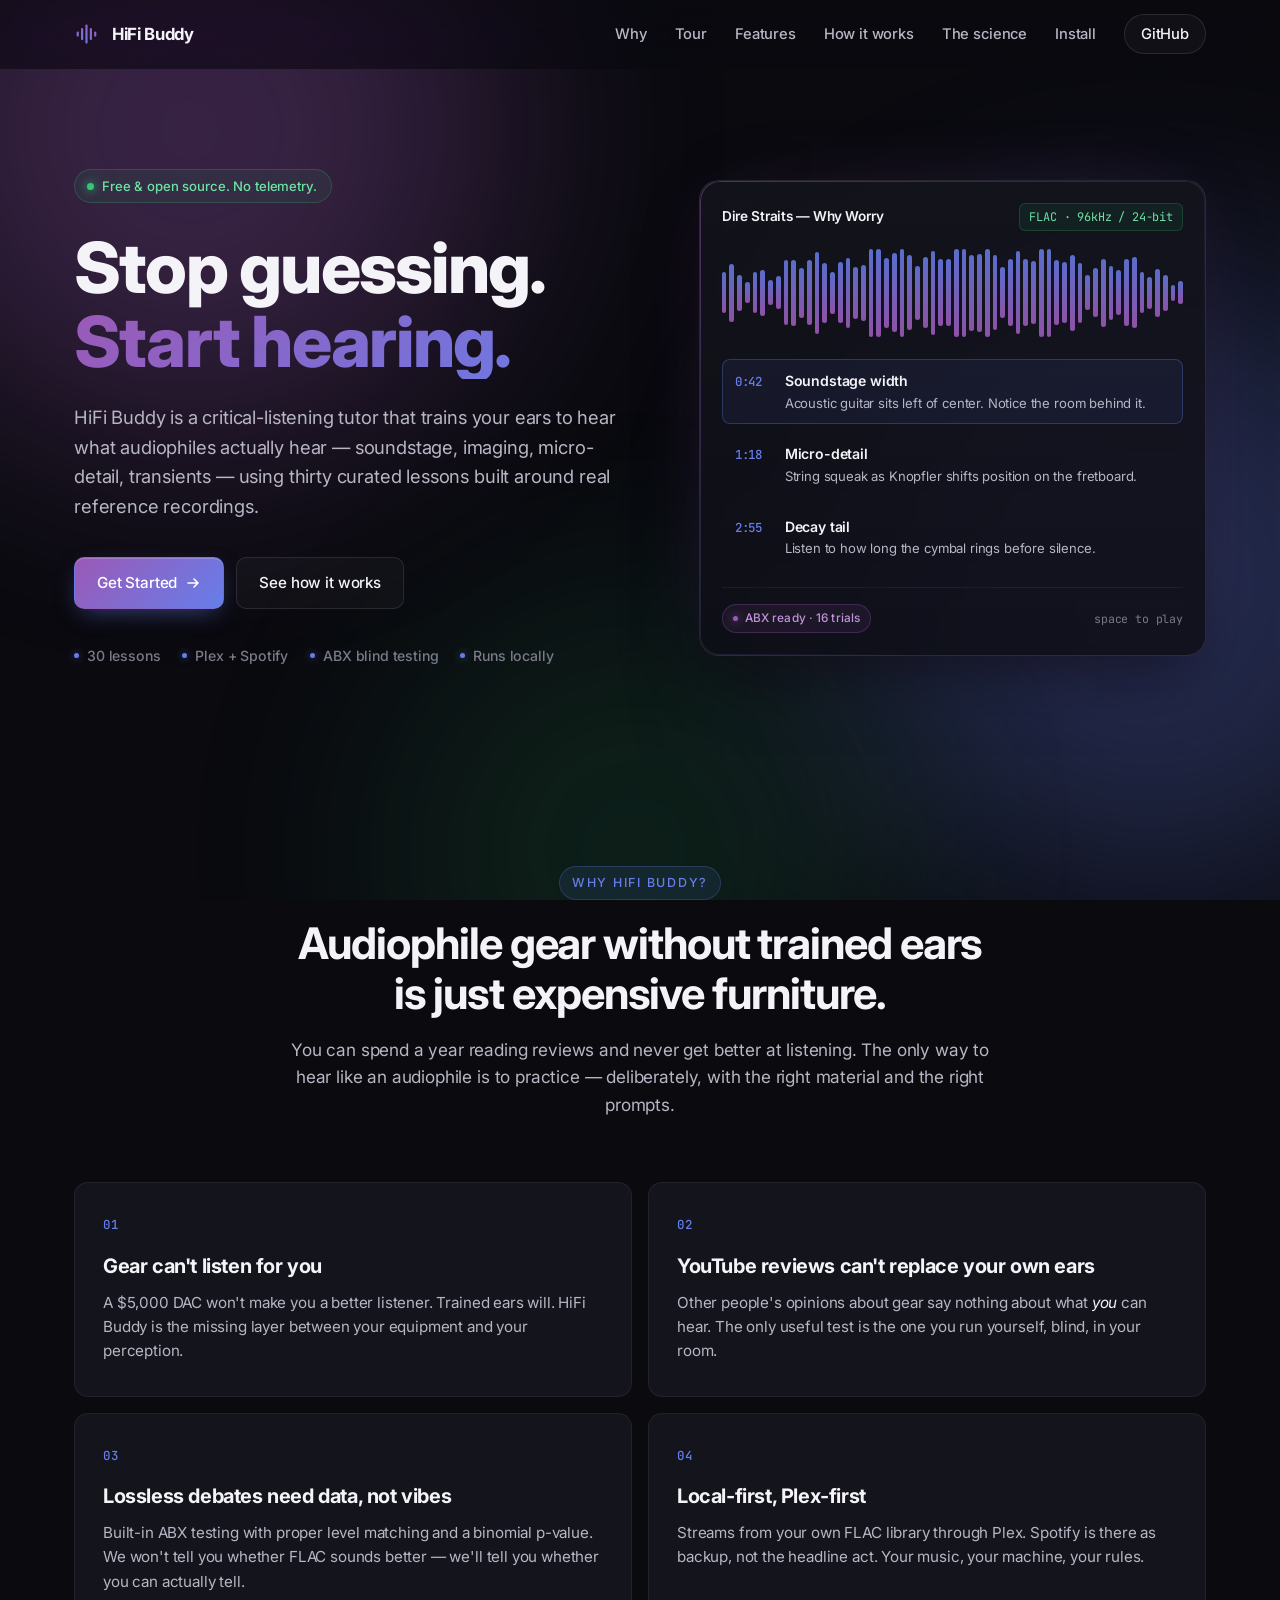
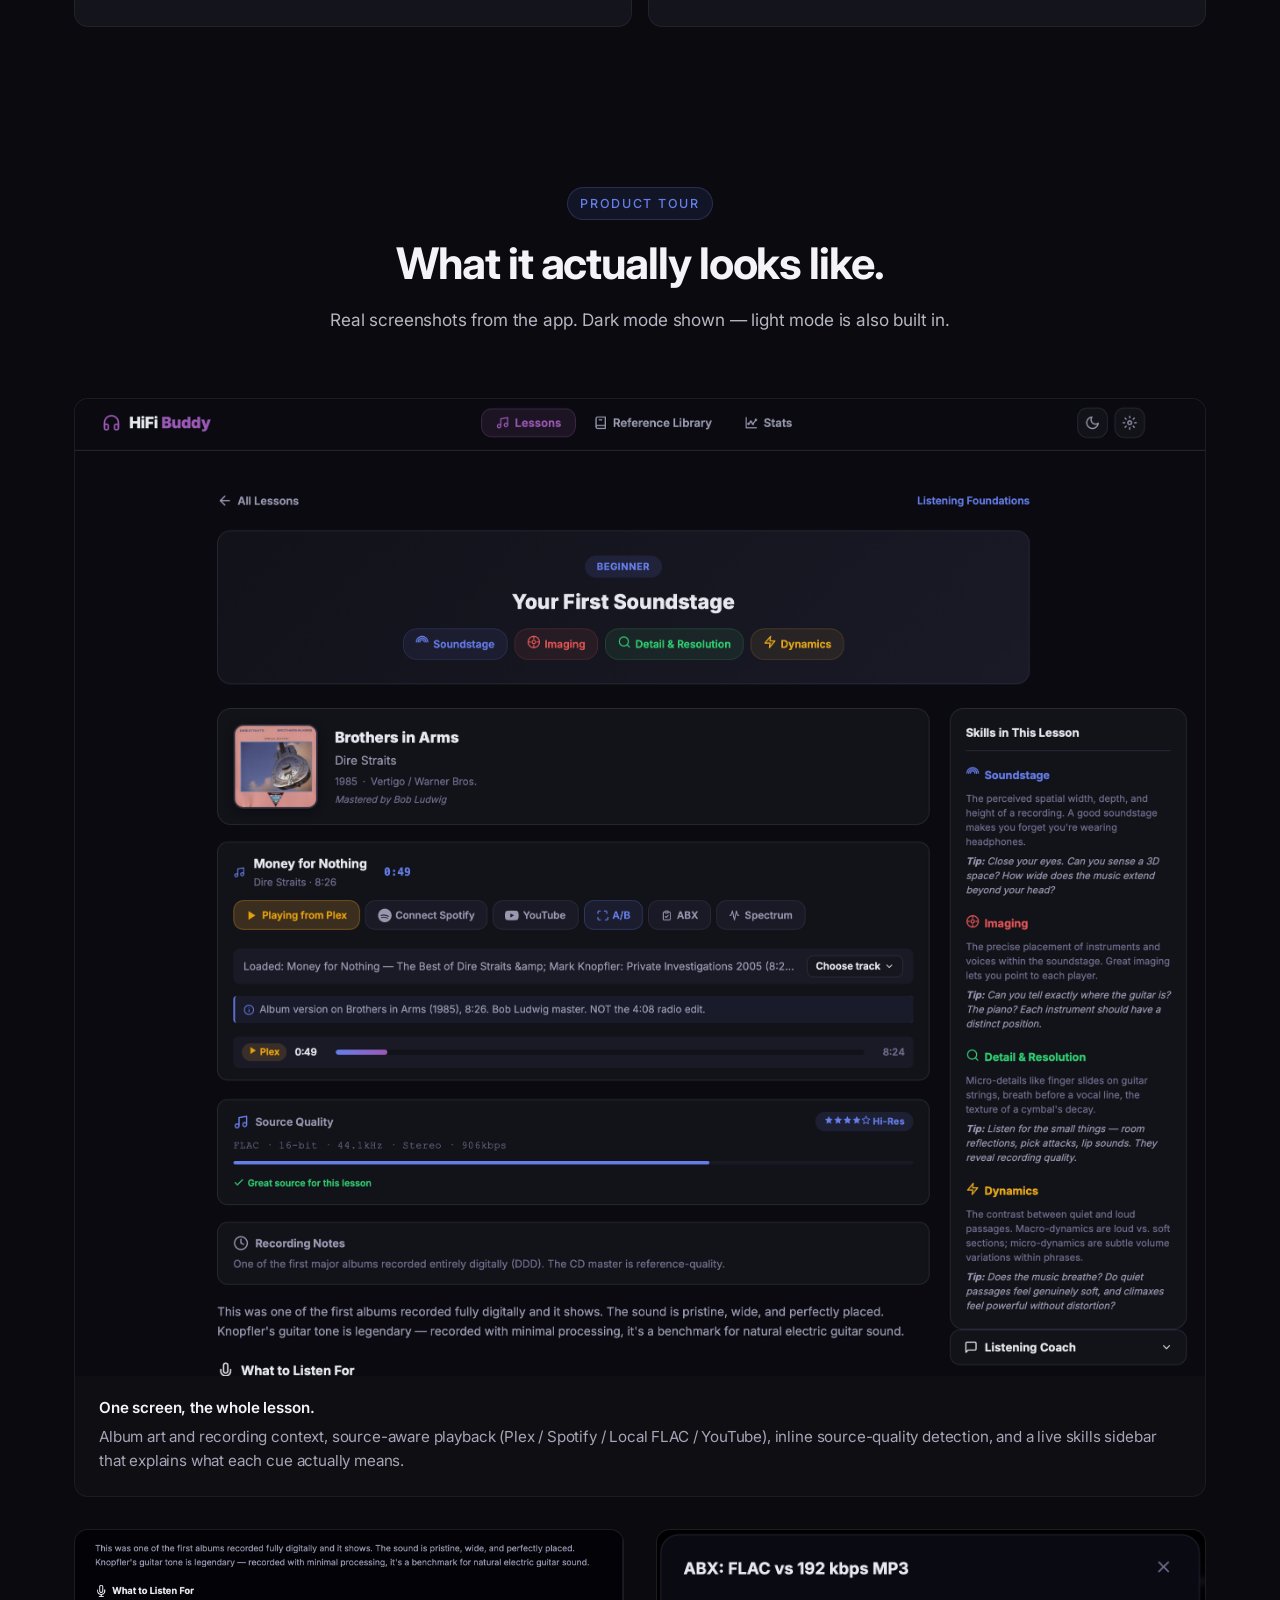
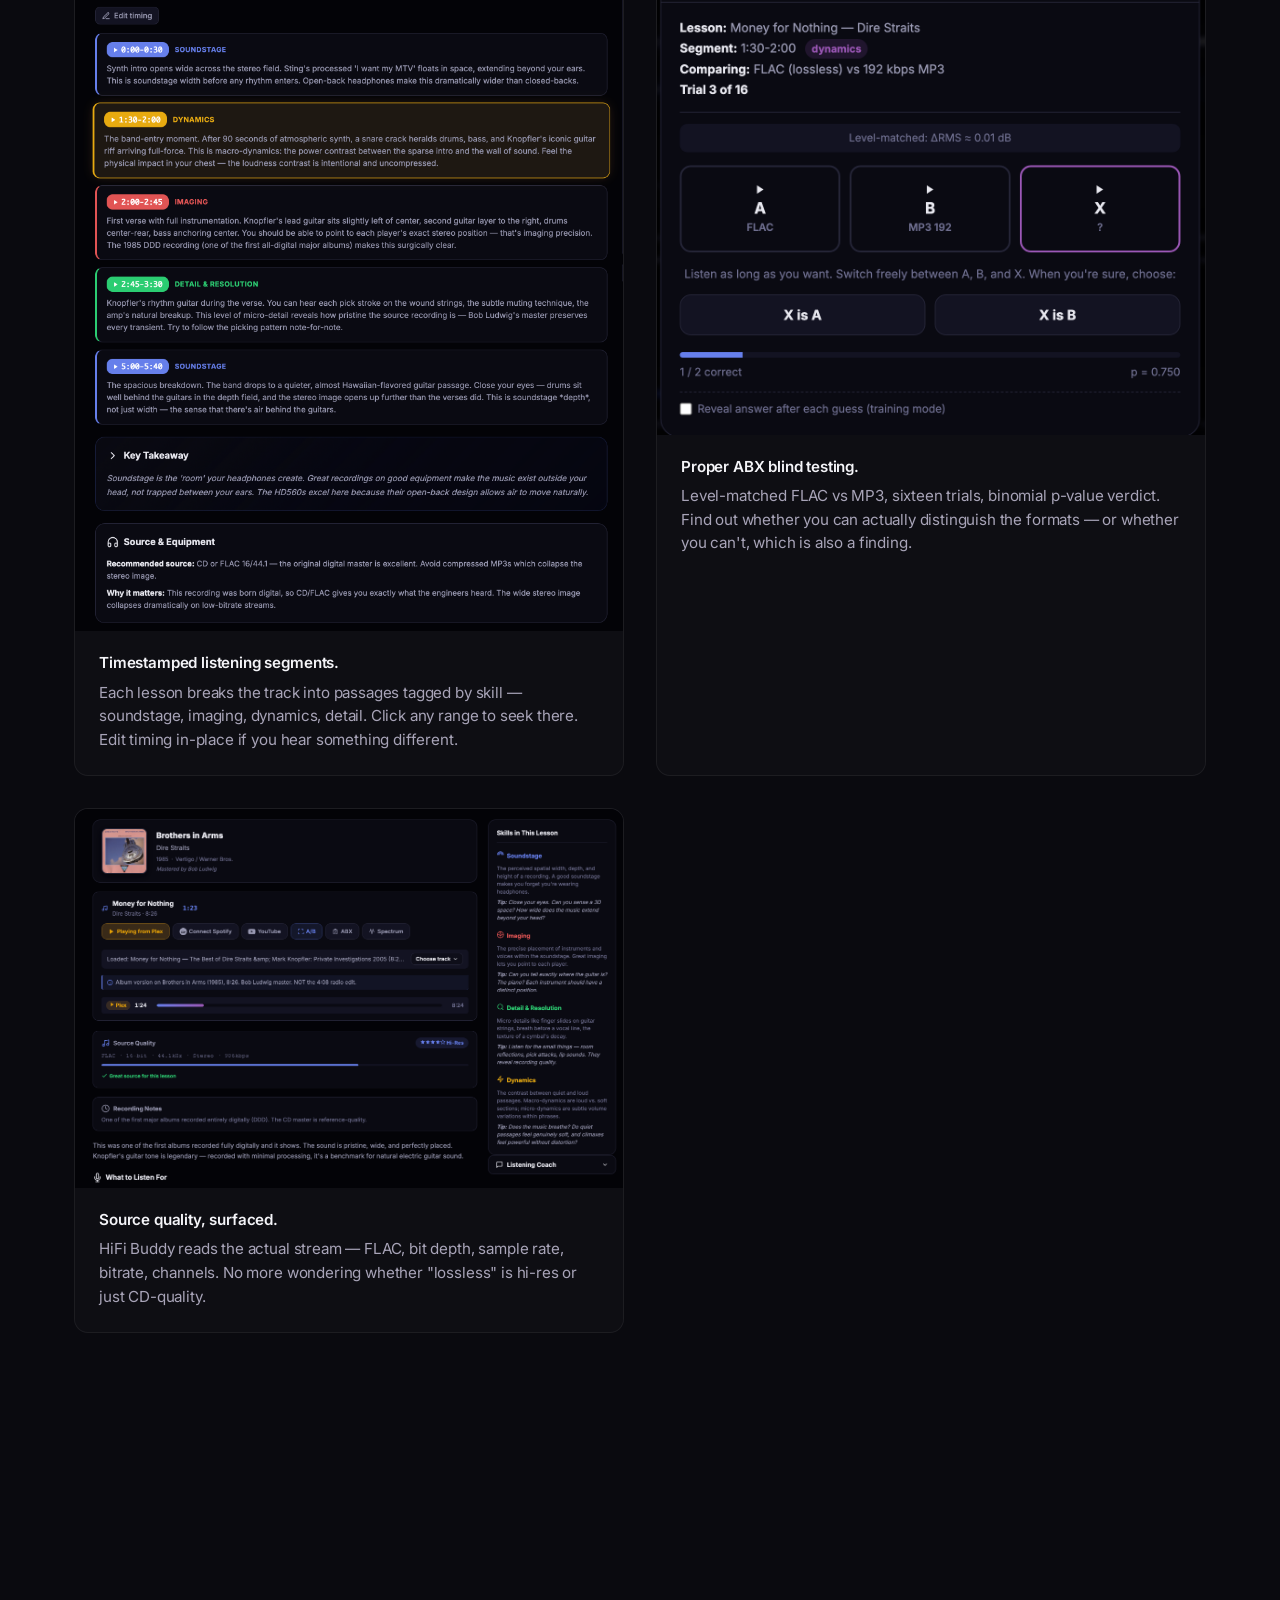
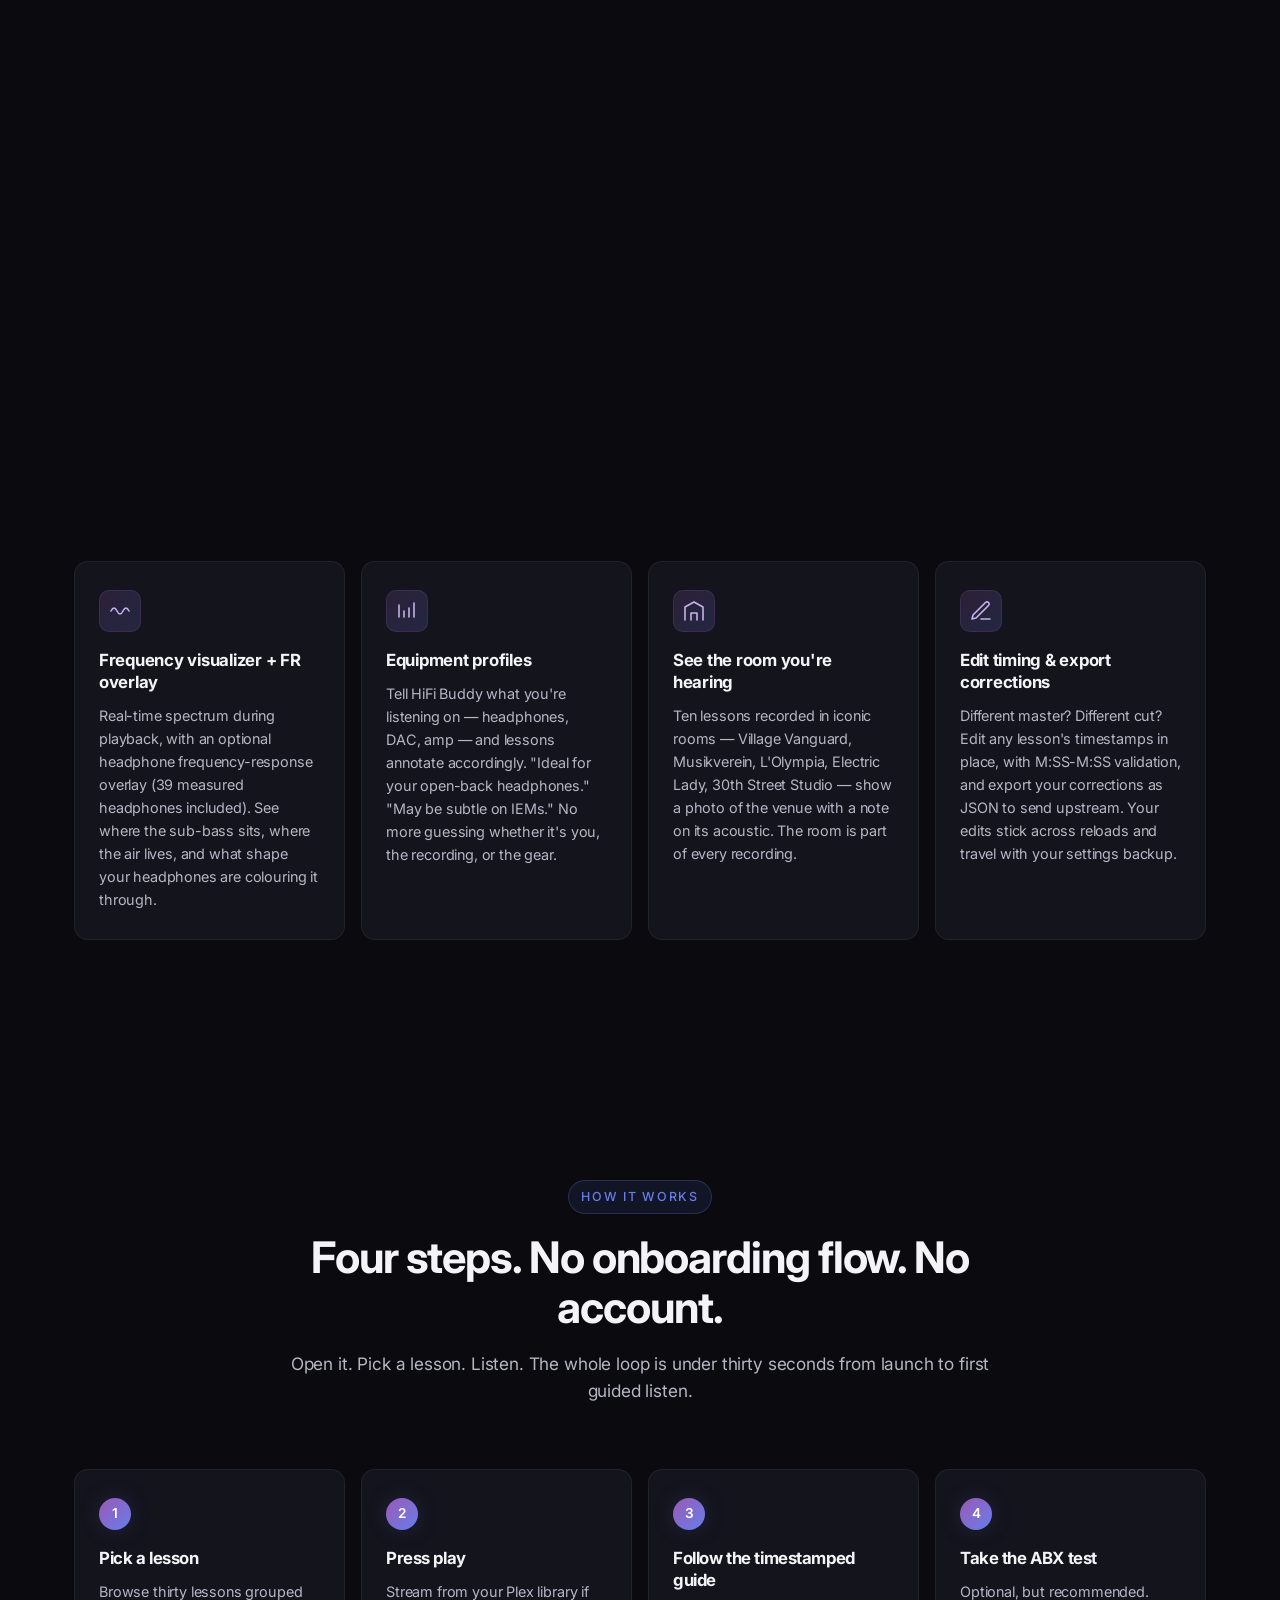
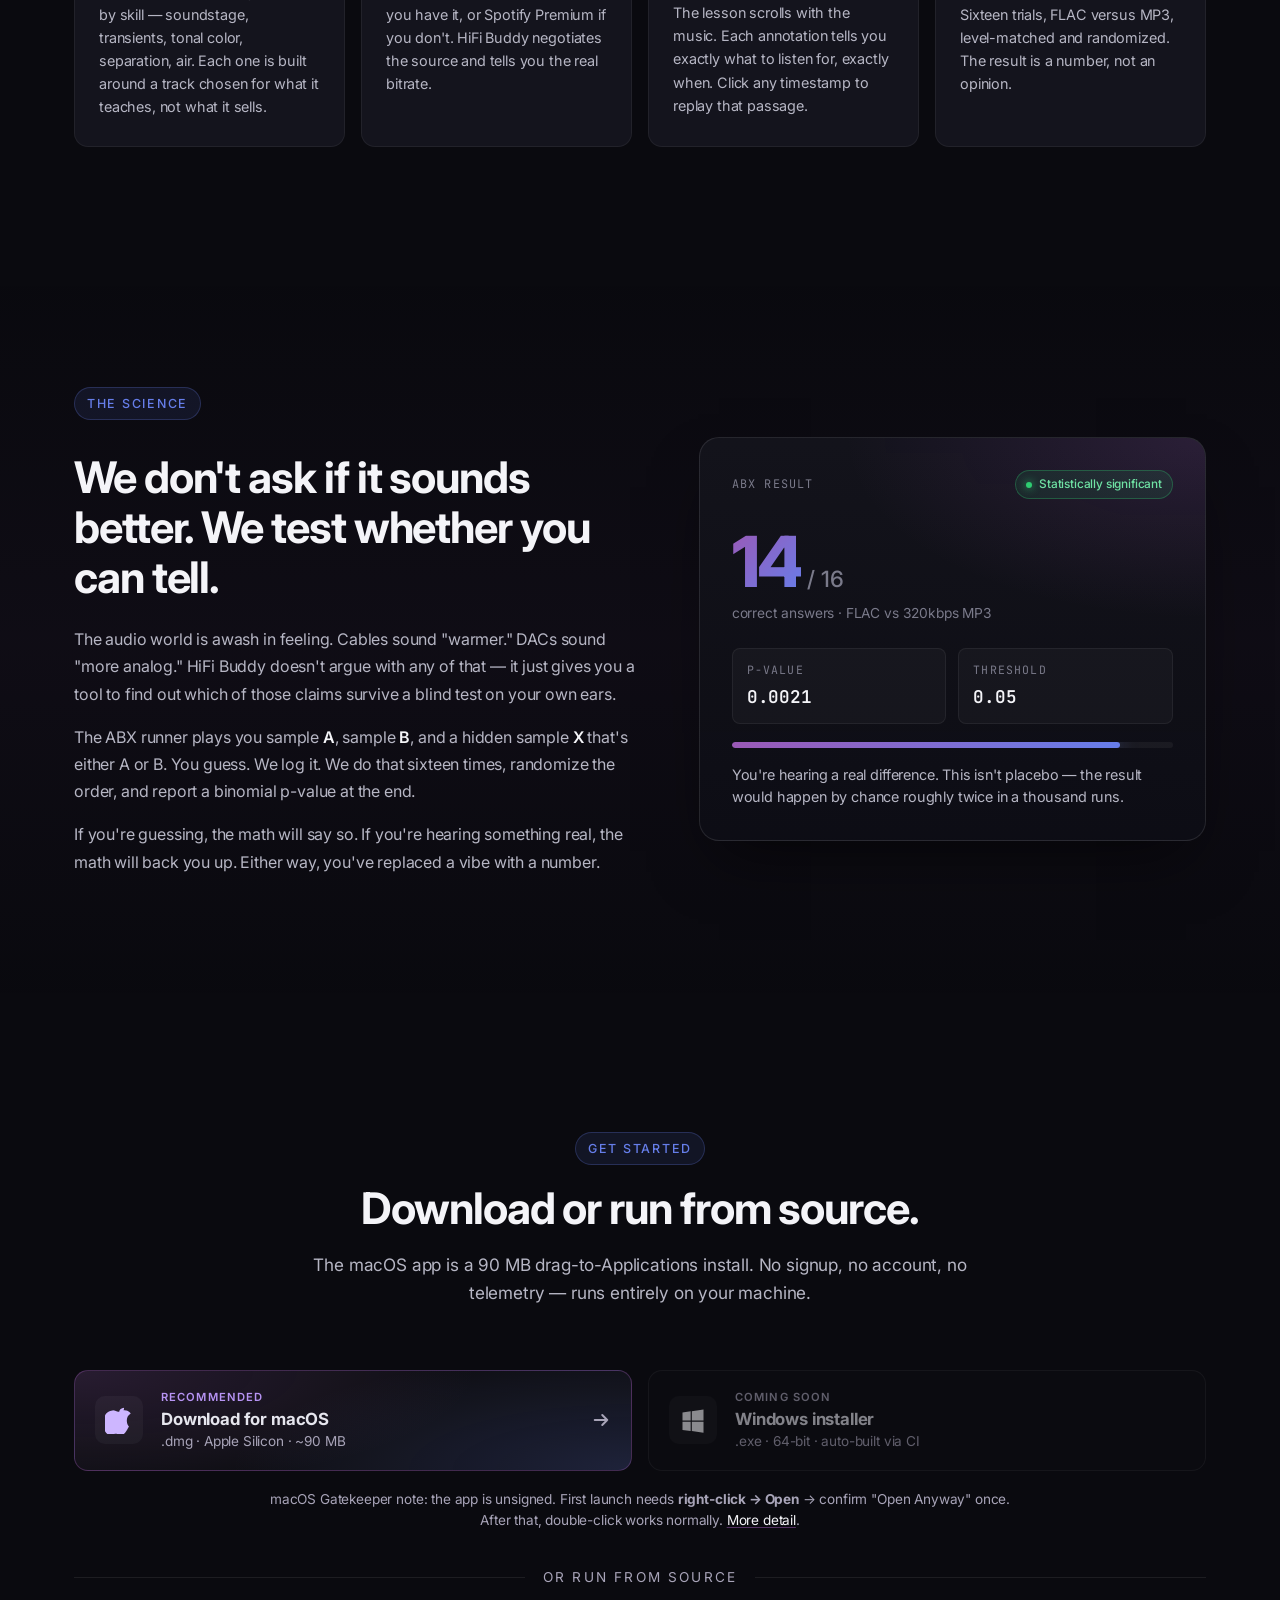
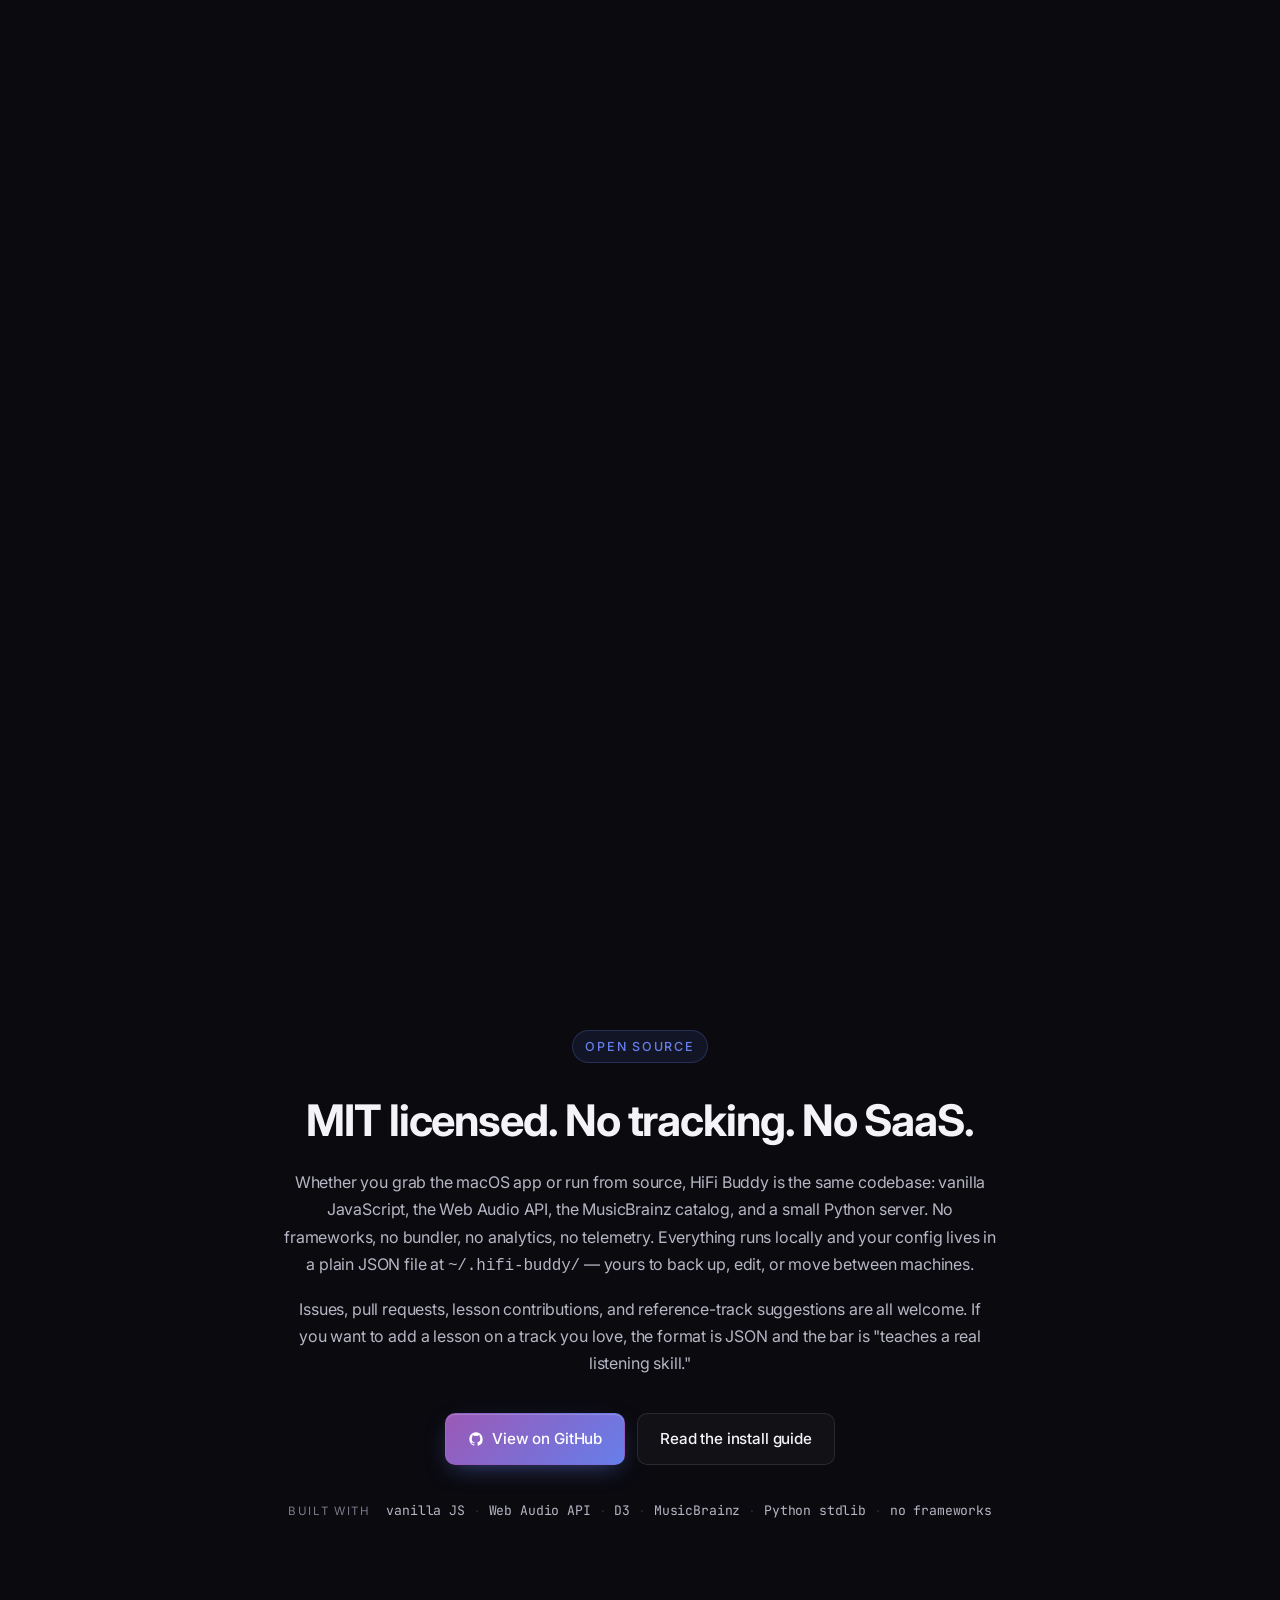
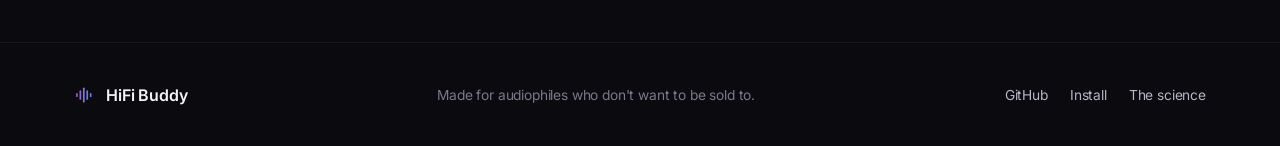
==== commit ebddc0ae: "Updated documentation" ====
--- a/hifi-buddy-site/index.html
+++ b/hifi-buddy-site/index.html
@@ -614,6 +614,38 @@
           </ul>
         </div>
       </div>
+
+      <!-- After-install: where to learn how to set up Plex/Spotify/Claude/Ollama. -->
+      <div class="post-install reveal">
+        <h3>After you install — set up your music sources</h3>
+        <p>
+          HiFi Buddy talks to whatever you already use. Plex for lossless,
+          Spotify Premium for in-browser playback, a local FLAC folder, or
+          all three. Each takes 2–5 minutes the first time.
+        </p>
+        <div class="post-install-grid">
+          <a class="post-install-card" href="https://github.com/hifibuddy/hifi-buddy/blob/main/hifi-buddy-app/docs/INTEGRATIONS.md#plex" rel="noopener">
+            <strong>Plex setup →</strong>
+            <span>Server URL + token. Lossless FLAC and ABX testing.</span>
+          </a>
+          <a class="post-install-card" href="https://github.com/hifibuddy/hifi-buddy/blob/main/hifi-buddy-app/docs/INTEGRATIONS.md#spotify" rel="noopener">
+            <strong>Spotify setup →</strong>
+            <span>Free Developer app + Premium account. PKCE auth.</span>
+          </a>
+          <a class="post-install-card" href="https://github.com/hifibuddy/hifi-buddy/blob/main/hifi-buddy-app/docs/SETUP.md#local-flac-mode" rel="noopener">
+            <strong>Local FLAC →</strong>
+            <span>Point at a folder. Optional ffmpeg for ABX.</span>
+          </a>
+          <a class="post-install-card" href="https://github.com/hifibuddy/hifi-buddy/blob/main/hifi-buddy-app/docs/USER_GUIDE.md" rel="noopener">
+            <strong>User guide →</strong>
+            <span>Lessons, ABX methodology, equipment profile, listening tips.</span>
+          </a>
+          <a class="post-install-card" href="https://github.com/hifibuddy/hifi-buddy/blob/main/hifi-buddy-app/docs/TROUBLESHOOTING.md" rel="noopener">
+            <strong>Troubleshooting →</strong>
+            <span>Common issues — port conflicts, expired tokens, OAuth.</span>
+          </a>
+        </div>
+      </div>
     </div>
   </section>
 
@@ -623,9 +655,12 @@
       <span class="section-tag">Open source</span>
       <h2>MIT licensed. No tracking. No SaaS.</h2>
       <p>
-        HiFi Buddy is built in vanilla JavaScript with the Web Audio API and
-        the MusicBrainz catalog. No frameworks. No build step. No bundler. No
-        analytics. The whole thing is one folder you can read in an afternoon.
+        Whether you grab the macOS app or run from source, HiFi Buddy is the
+        same codebase: vanilla JavaScript, the Web Audio API, the MusicBrainz
+        catalog, and a small Python server. No frameworks, no bundler, no
+        analytics, no telemetry. Everything runs locally and your config
+        lives in a plain JSON file at <code>~/.hifi-buddy/</code> — yours
+        to back up, edit, or move between machines.
       </p>
       <p>
         Issues, pull requests, lesson contributions, and reference-track
--- a/hifi-buddy-site/css/styles.css
+++ b/hifi-buddy-site/css/styles.css
@@ -1059,6 +1059,58 @@
   .install-grid { grid-template-columns: 1fr; }
 }
 
+/* Configure-after-install cards. Lower-key than the download buttons —
+   small text, subtle borders, hover-lift. Users only land here after
+   they've installed, so the visual hierarchy stays focused on Get-It-
+   Running until that's done. */
+.post-install {
+  margin-top: 56px;
+  padding-top: 36px;
+  border-top: 1px solid rgba(255, 255, 255, 0.06);
+}
+.post-install h3 {
+  font-size: 1.3rem;
+  margin: 0 0 8px;
+}
+.post-install > p {
+  color: var(--muted, #a8a4b8);
+  font-size: 0.95rem;
+  margin: 0 0 24px;
+  max-width: 640px;
+  line-height: 1.55;
+}
+.post-install-grid {
+  display: grid;
+  grid-template-columns: repeat(auto-fit, minmax(240px, 1fr));
+  gap: 12px;
+}
+.post-install-card {
+  display: flex;
+  flex-direction: column;
+  gap: 4px;
+  padding: 14px 16px;
+  border: 1px solid rgba(255, 255, 255, 0.07);
+  border-radius: 10px;
+  background: rgba(255, 255, 255, 0.015);
+  text-decoration: none;
+  color: inherit;
+  transition: border-color 200ms ease, background 200ms ease, transform 200ms ease;
+}
+.post-install-card:hover {
+  border-color: rgba(155, 89, 182, 0.4);
+  background: rgba(155, 89, 182, 0.06);
+  transform: translateY(-1px);
+}
+.post-install-card strong {
+  font-size: 0.95rem;
+  color: var(--text, #f3f1f8);
+}
+.post-install-card span {
+  font-size: 0.82rem;
+  color: var(--muted, #a8a4b8);
+  line-height: 1.45;
+}
+
 .install-code {
   position: relative;
   background: linear-gradient(180deg, #14141d, #0f0f17);
